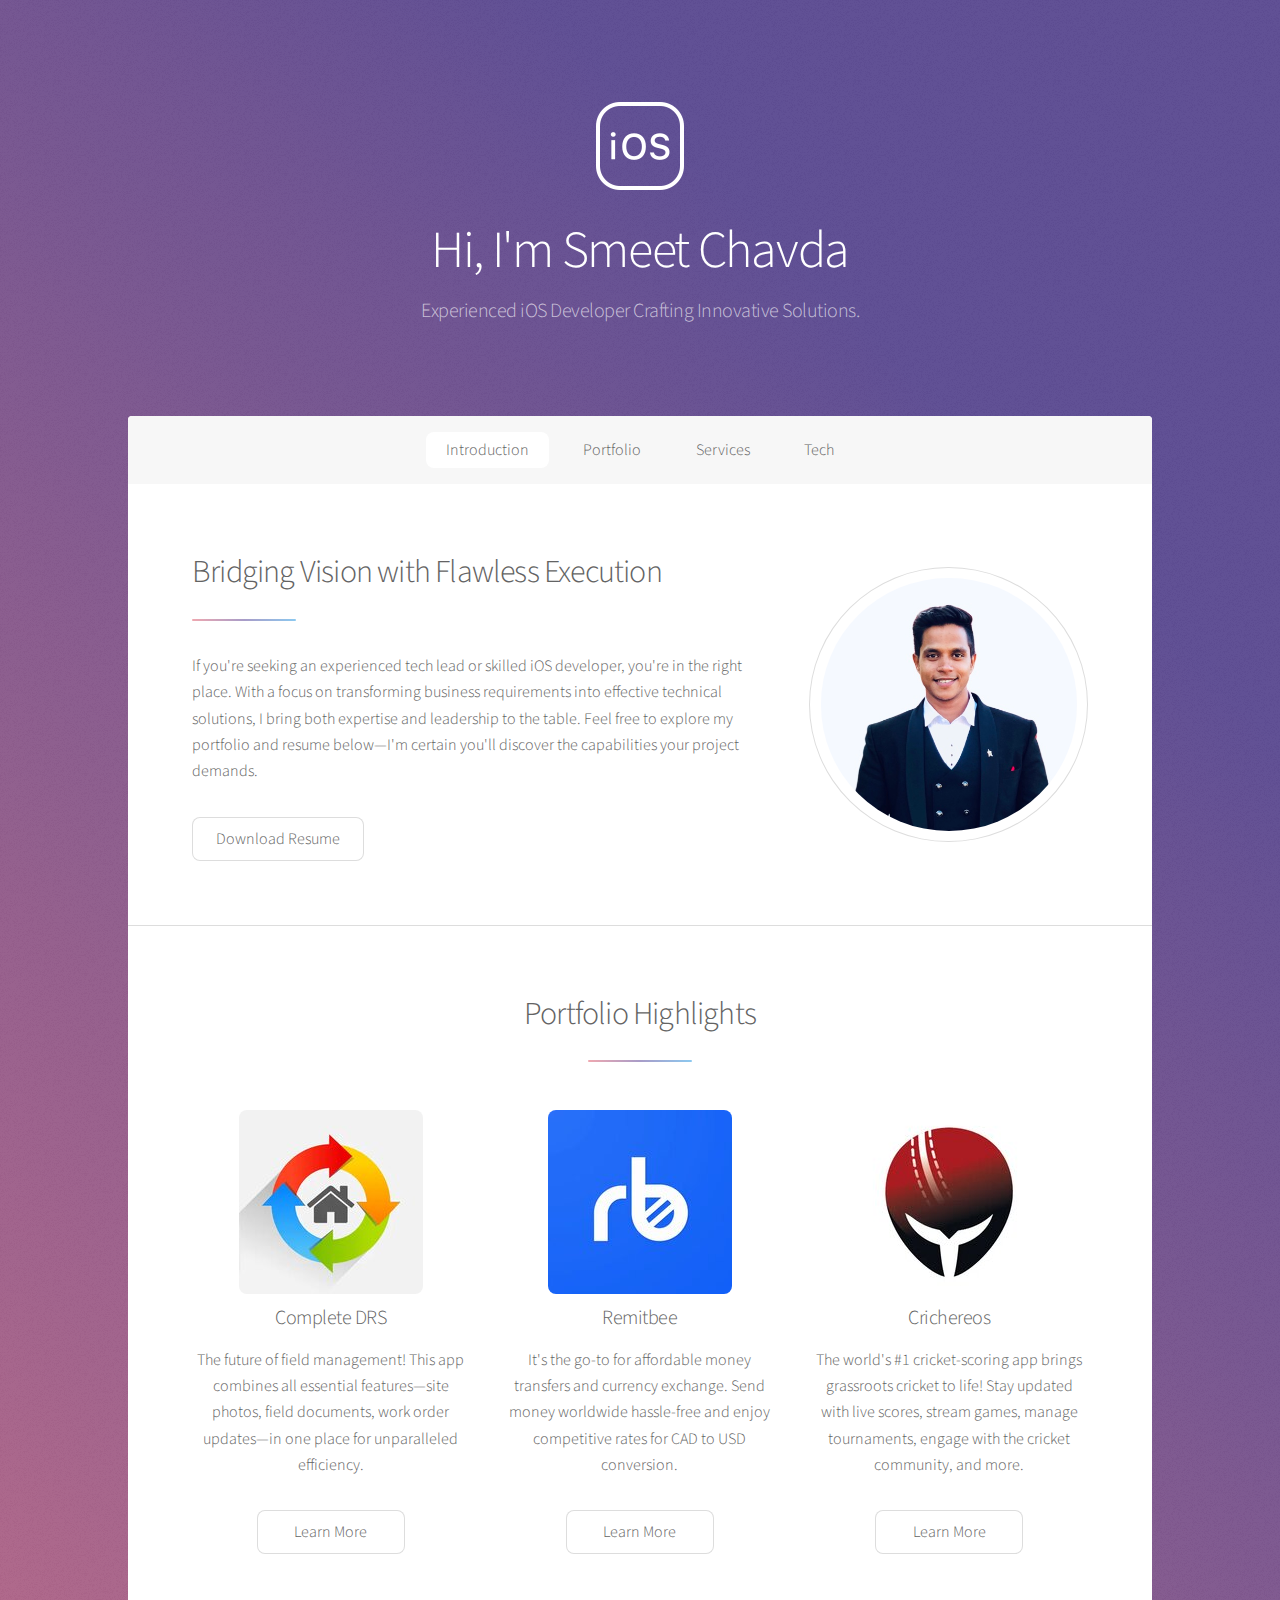
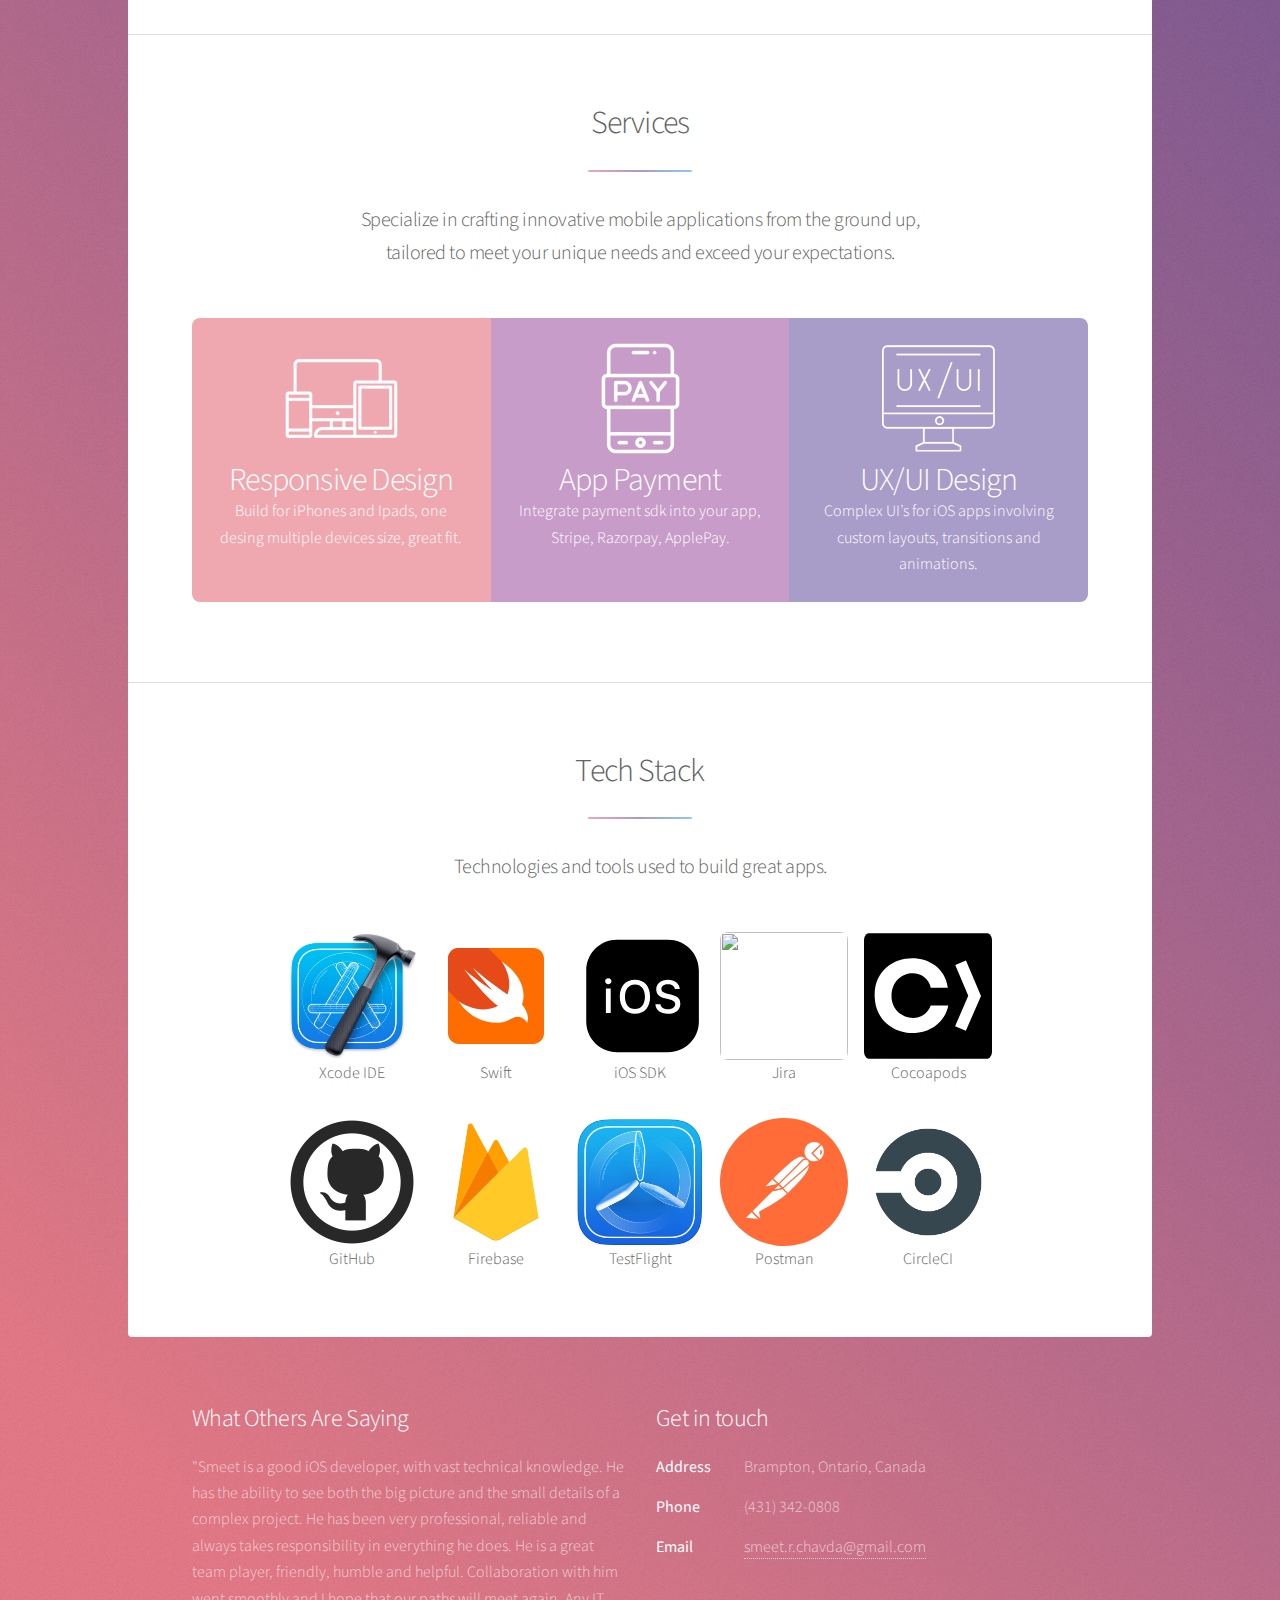
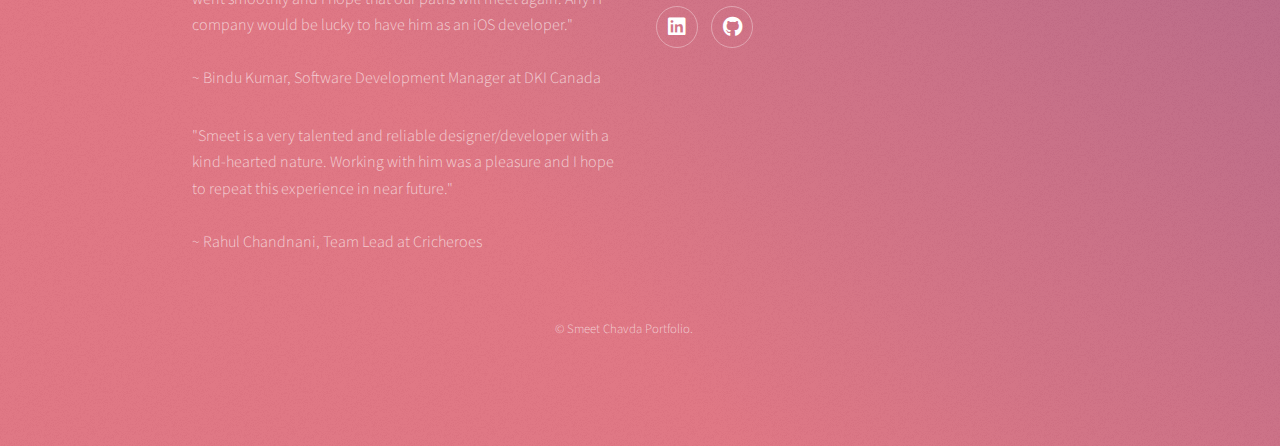
==== index.html @ a4fdc383 "Update index.html" ====
<!DOCTYPE HTML>
<html>
	<head>
		<title>Smeet Chavda Portfolio</title>
		<meta charset="utf-8" />
		<meta name="viewport" content="width=device-width, initial-scale=1, user-scalable=no" />
		<link rel="icon" href="images/apple.jpg">
		<link rel="stylesheet" href="assets/css/main.css" />
		<noscript><link rel="stylesheet" href="assets/css/noscript.css" /></noscript>
	</head>
	<body class="is-preload">

		<!-- Wrapper -->
			<div id="wrapper">

				<!-- Header -->
					<header id="header" class="alt">
						<span class="logo"><img src="images/logo.png" alt="" /></span>
						<h1>Hi, I'm Smeet Chavda</h1>
						<p>Experienced iOS Developer Crafting Innovative Solutions.</p>
					</header>

				<!-- Nav -->
					<nav id="nav">
						<ul>
							<li><a href="#intro" class="active">Introduction</a></li>
							<li><a href="#first">Portfolio</a></li>
							<li><a href="#second">Services</a></li>
							<li><a href="#cta">Tech</a></li>
						</ul>
					</nav>

				<!-- Main -->
					<div id="main">

						<!-- Introduction -->
							<section id="intro" class="main">
								<div class="spotlight">
									<div class="content">
										<header class="major">
											<h2>Bridging Vision with Flawless Execution</h2>
										</header>
										<p>If you're seeking an experienced tech lead or skilled iOS developer, 
											you're in the right place. With a focus on transforming business 
											requirements into effective technical solutions, I bring both expertise 
											and leadership to the table. Feel free to explore my portfolio and resume 
											below—I'm certain you'll discover the capabilities your project demands.</p>
										<ul class="actions">
											<li><a href="Smeet Chavda iOS Developer.pdf" class="button">Download Resume</a></li>
										</ul>
									</div>
									<span class="image"><img src="images/smeet_headshot.jpg" alt="" /></span>
								</div>
							</section>

						<!-- First Section -->
							<section id="first" class="main special">
								<header class="major">
									<h2>Portfolio Highlights</h2>
								</header>
								<ul class="features">
									<li>
										<span class="image"><img src="images/complete_drs.jpg" alt="" /></span>
										<h3>Complete DRS</h3>
										<p>The future of field management! This app combines all essential features—site photos, 
											field documents, work order updates—in one place for unparalleled efficiency.</p>
										<a href="generic.html" class="button">Learn More</a>
									</li>
									<li>
										<span class="image"><img src="images/remitbee.jpg" alt="" /></span>
										<h3>Remitbee</h3>
										<p>It's the go-to for affordable money transfers and currency exchange. 
											Send money worldwide hassle-free and enjoy competitive rates for CAD to USD conversion.</p>
										<a href="generic.html" class="button">Learn More</a>
									</li>
									<li>
										<span class="image"><img src="images/cricheroes.jpg" alt="" /></span>
										<h3>Crichereos</h3>
										<p>The world's #1 cricket-scoring app brings grassroots cricket to life! 
											Stay updated with live scores, stream games, manage tournaments, engage with the cricket community, and more.</p>
										<a href="generic.html" class="button">Learn More</a>
									</li>
								</ul>
								<!-- <footer class="major">
									<ul class="actions special">
										<li><a href="generic.html" class="button">Learn More</a></li>
									</ul>
								</footer> -->
							</section>

						<!-- Second Section -->
							<section id="second" class="main special">
								<header class="major">
									<h2>Services</h2>
									<p>Specialize in crafting innovative mobile applications from the ground up,<br /> 
										tailored to meet your unique needs and exceed your expectations.</p>
								</header>
								<ul class="statistics">
									<li class="style1">
										<span class="image"><img src="images/design.jpg"/></span>
										<strong>Responsive Design</strong> Build for iPhones and Ipads, one desing multiple devices size, great fit.
									</li>
									<li class="style2">
										<span class="image"><img src="images/pay.jpg"/></span>
										<strong>App Payment</strong> Integrate payment sdk into your app, Stripe, Razorpay, ApplePay.
									</li>
									<li class="style3">
										<span class="image"><img src="images/ui.jpg"/></span>
										<strong>UX/UI Design</strong> Complex UI’s for iOS apps involving custom layouts, transitions and animations.
									</li>
									<!-- <li class="style4">
										<span class="icon solid fa-laptop"></span>
										<strong>4,096</strong> Aliquam
									</li>
									<li class="style5">
										<span class="icon fa-gem"></span>
										<strong>1,024</strong> Nullam
									</li> -->
								</ul>
								<!-- <p class="content">Nam elementum nisl et mi a commodo porttitor. Morbi sit amet nisl eu arcu faucibus hendrerit vel a risus. Nam a orci mi, elementum ac arcu sit amet, fermentum pellentesque et purus. Integer maximus varius lorem, sed convallis diam accumsan sed. Etiam porttitor placerat sapien, sed eleifend a enim pulvinar faucibus semper quis ut arcu. Ut non nisl a mollis est efficitur vestibulum. Integer eget purus nec nulla mattis et accumsan ut magna libero. Morbi auctor iaculis porttitor. Sed ut magna ac risus et hendrerit scelerisque. Praesent eleifend lacus in lectus aliquam porta. Cras eu ornare dui curabitur lacinia.</p> -->
								<!-- <footer class="major">
									<ul class="actions special">
										<li><a href="generic.html" class="button">Learn More</a></li>
									</ul>
								</footer> -->
							</section>

						<!-- Get Started -->
							<section id="cta" class="main special">
								<header class="major">
									<h2>Tech Stack</h2>
									<p>Technologies and tools used to build great apps.</p>
								</header>
								<footer class="major">
									<ul class="actions special">
										<li><span class="image"><img src="images/tech/xcode.png" width="128" height="128" />Xcode IDE</span></li>
										<li><span class="image"><img src="images/tech/swift.svg" width="128" height="128" />Swift</span></li>
										<li><span class="image"><img src="images/tech/ios.svg" width="128" height="128" />iOS SDK</span></li>
										<li><span class="image"><img src="images/tech/jira.svg" width="128" height="128" />Jira</span></li>
										<li><span class="image"><img src="images/tech/cocoapods.svg" width="128" height="128" />Cocoapods</span></li>
									</ul>
									<ul class="actions special">
										<li><span class="image"><img src="images/tech/github.png" width="128" height="128" />GitHub</span></li>
										<li><span class="image"><img src="images/tech/firebase.svg" width="128" height="128" />Firebase</span></li>
										<li><span class="image"><img src="images/tech/testflight.png" width="128" height="128" />TestFlight</span></li>
										<li><span class="image"><img src="images/tech/postman.svg" width="128" height="128" />Postman</span></li>
										<li><span class="image"><img src="images/tech/circleci.png" width="128" height="128" />CircleCI</span></li>
									</ul>
								</footer>
							</section>

					</div>

				<!-- Footer -->
					<footer id="footer">
						<section>
							<h2>What Others Are Saying</h2>
							<p>"Smeet is a good iOS developer, with vast technical knowledge. 
								He has the ability to see both the big picture and the small 
								details of a complex project. He has been very professional, 
								reliable and always takes responsibility in everything he does. 
								He is a great team player, friendly, humble and helpful. 
								Collaboration with him went smoothly and I hope that our paths will meet again.
								Any IT company would be lucky to have him as an iOS developer."<br />
								<br />~ Bindu Kumar, Software Development Manager at DKI Canada</p>
							<p>"Smeet is a very talented and reliable designer/developer with a 
								kind-hearted nature. Working with him was a pleasure and 
								I hope to repeat this experience in near future."<br />
								<br />~ Rahul Chandnani, Team Lead at Cricheroes</p>
						</section>
						<section>
							<h2>Get in touch</h2>
							<dl class="alt">
								<dt>Address</dt>
								<dd>Brampton, Ontario, Canada</dd>
								<dt>Phone</dt>
								<dd>(431) 342-0808</dd>
								<dt>Email</dt>
								<dd><a href="#">smeet.r.chavda@gmail.com</a></dd>
							</dl>
							<ul class="icons">
								<!-- <li><a href="#" class="icon brands fa-twitter alt"><span class="label">Twitter</span></a></li>
								<li><a href="#" class="icon brands fa-facebook-f alt"><span class="label">Facebook</span></a></li>
								<li><a href="#" class="icon brands fa-instagram alt"><span class="label">Instagram</span></a></li> -->
								<li><a href="https://www.linkedin.com/in/smeet-chavda-2514a3142/" target="_blank" class="icon brands fa-linkedin alt"><span class="label">LinkedIn</span></a></li>
								<li><a href="https://github.com/smeetchavda" target="_blank" class="icon brands fa-github alt"><span class="label">GitHub</span></a></li>
								<!-- <li><a href="#" class="icon brands fa-github alt"><span class="label">GitHub</span></a></li> -->
								<!-- <li><a href="#" class="icon brands fa-dribbble alt"><span class="label">Dribbble</span></a></li> -->
							</ul>
						</section>
						<p class="copyright">&copy; Smeet Chavda Portfolio.</p>
					</footer>

			</div>

		<!-- Scripts -->
			<script src="assets/js/jquery.min.js"></script>
			<script src="assets/js/jquery.scrollex.min.js"></script>
			<script src="assets/js/jquery.scrolly.min.js"></script>
			<script src="assets/js/browser.min.js"></script>
			<script src="assets/js/breakpoints.min.js"></script>
			<script src="assets/js/util.js"></script>
			<script src="assets/js/main.js"></script>

	</body>
</html>
---- assets/css/main.css ----
@import url(fontawesome-all.min.css);
@import 'https://fonts.googleapis.com/css?family=Source+Sans+Pro:300,400';

/*
	Stellar by HTML5 UP
	html5up.net | @ajlkn
	Free for personal and commercial use under the CCA 3.0 license (html5up.net/license)
*/

html, body, div, span, applet, object,
iframe, h1, h2, h3, h4, h5, h6, p, blockquote,
pre, a, abbr, acronym, address, big, cite,
code, del, dfn, em, img, ins, kbd, q, s, samp,
small, strike, strong, sub, sup, tt, var, b,
u, i, center, dl, dt, dd, ol, ul, li, fieldset,
form, label, legend, table, caption, tbody,
tfoot, thead, tr, th, td, article, aside,
canvas, details, embed, figure, figcaption,
footer, header, hgroup, menu, nav, output, ruby,
section, summary, time, mark, audio, video {
	margin: 0;
	padding: 0;
	border: 0;
	font-size: 100%;
	font: inherit;
	vertical-align: baseline;}

article, aside, details, figcaption, figure,
footer, header, hgroup, menu, nav, section {
	display: block;}

body {
	line-height: 1;
}

ol, ul {
	list-style: none;
}

blockquote, q {
	quotes: none;
}

	blockquote:before, blockquote:after, q:before, q:after {
		content: '';
		content: none;
	}

table {
	border-collapse: collapse;
	border-spacing: 0;
}

body {
	-webkit-text-size-adjust: none;
}

mark {
	background-color: transparent;
	color: inherit;
}

input::-moz-focus-inner {
	border: 0;
	padding: 0;
}

input, select, textarea {
	-moz-appearance: none;
	-webkit-appearance: none;
	-ms-appearance: none;
	appearance: none;
}

/* Basic */

	@-ms-viewport {
		width: device-width;
	}

	body {
		-ms-overflow-style: scrollbar;
	}

	@media screen and (max-width: 480px) {

		html, body {
			min-width: 320px;
		}

	}

	html {
		box-sizing: border-box;
	}

	*, *:before, *:after {
		box-sizing: inherit;
	}

	body {
		background-color: #935d8c;
		background-image: url("images/overlay.png"), -moz-linear-gradient(45deg, #e37682 15%, #5f4d93 85%);
		background-image: url("images/overlay.png"), -webkit-linear-gradient(45deg, #e37682 15%, #5f4d93 85%);
		background-image: url("images/overlay.png"), -ms-linear-gradient(45deg, #e37682 15%, #5f4d93 85%);
		background-image: url("images/overlay.png"), linear-gradient(45deg, #e37682 15%, #5f4d93 85%);
	}

		body.is-preload *, body.is-preload *:before, body.is-preload *:after {
			-moz-animation: none !important;
			-webkit-animation: none !important;
			-ms-animation: none !important;
			animation: none !important;
			-moz-transition: none !important;
			-webkit-transition: none !important;
			-ms-transition: none !important;
			transition: none !important;
		}

/* Type */

	body {
		background-color: #ffffff;
		color: rgba(255, 255, 255, 0.65);
	}

	body, input, select, textarea {
		font-family: "Source Sans Pro", Helvetica, sans-serif;
		font-size: 17pt;
		font-weight: 300;
		line-height: 1.65;
	}

		@media screen and (max-width: 1680px) {

			body, input, select, textarea {
				font-size: 14pt;
			}

		}

		@media screen and (max-width: 1280px) {

			body, input, select, textarea {
				font-size: 12pt;
			}

		}

		@media screen and (max-width: 360px) {

			body, input, select, textarea {
				font-size: 11pt;
			}

		}

	a {
		-moz-transition: color 0.2s ease, border-bottom 0.2s ease;
		-webkit-transition: color 0.2s ease, border-bottom 0.2s ease;
		-ms-transition: color 0.2s ease, border-bottom 0.2s ease;
		transition: color 0.2s ease, border-bottom 0.2s ease;
		text-decoration: none;
		border-bottom: dotted 1px;
		color: inherit;
	}

		a:hover {
			border-bottom-color: transparent;
		}

	strong, b {
		font-weight: 400;
	}

	em, i {
		font-style: italic;
	}

	p {
		margin: 0 0 2em 0;
	}

		p.content {
			-moz-columns: 20em 2;
			-webkit-columns: 20em 2;
			-ms-columns: 20em 2;
			columns: 20em 2;
			-moz-column-gap: 2em;
			-webkit-column-gap: 2em;
			-ms-column-gap: 2em;
			column-gap: 2em;
			text-align: justify;
		}

	h1, h2, h3, h4, h5, h6 {
		font-weight: 300;
		line-height: 1.5;
		margin: 0 0 0.7em 0;
		letter-spacing: -0.025em;
	}

		h1 a, h2 a, h3 a, h4 a, h5 a, h6 a {
			color: inherit;
			text-decoration: none;
		}

	h1 {
		font-size: 2.5em;
		line-height: 1.2;
	}

	h2 {
		font-size: 1.5em;
	}

	h3 {
		font-size: 1.25em;
	}

	h4 {
		font-size: 1.1em;
	}

	h5 {
		font-size: 0.9em;
	}

	h6 {
		font-size: 0.7em;
	}

	@media screen and (max-width: 736px) {

		h1 {
			font-size: 2em;
		}

	}

	sub {
		font-size: 0.8em;
		position: relative;
		top: 0.5em;
	}

	sup {
		font-size: 0.8em;
		position: relative;
		top: -0.5em;
	}

	blockquote {
		border-left: solid 4px;
		font-style: italic;
		margin: 0 0 2em 0;
		padding: 0.5em 0 0.5em 2em;
	}

	code {
		border-radius: 8px;
		border: solid 1px;
		font-family: "Courier New", monospace;
		font-size: 0.9em;
		margin: 0 0.25em;
		padding: 0.25em 0.65em;
	}

	pre {
		-webkit-overflow-scrolling: touch;
		font-family: "Courier New", monospace;
		font-size: 0.9em;
		margin: 0 0 2em 0;
	}

		pre code {
			display: block;
			line-height: 1.75;
			padding: 1em 1.5em;
			overflow-x: auto;
		}

	hr {
		border: 0;
		border-bottom: solid 1px;
		margin: 2em 0;
	}

		hr.major {
			margin: 3em 0;
		}

	.align-left {
		text-align: left;
	}

	.align-center {
		text-align: center;
	}

	.align-right {
		text-align: right;
	}

	input, select, textarea {
		color: #ffffff;
	}

	a:hover {
		color: #ffffff;
	}

	strong, b {
		color: #ffffff;
	}

	h1, h2, h3, h4, h5, h6 {
		color: #ffffff;
	}

	blockquote {
		border-left-color: rgba(255, 255, 255, 0.35);
	}

	code {
		background: rgba(255, 255, 255, 0.075);
		border-color: rgba(255, 255, 255, 0.35);
	}

	hr {
		border-bottom-color: rgba(255, 255, 255, 0.35);
	}

/* Row */

	.row {
		display: flex;
		flex-wrap: wrap;
		box-sizing: border-box;
		align-items: stretch;
	}

		.row > * {
			box-sizing: border-box;
		}

		.row.gtr-uniform > * > :last-child {
			margin-bottom: 0;
		}

		.row.aln-left {
			justify-content: flex-start;
		}

		.row.aln-center {
			justify-content: center;
		}

		.row.aln-right {
			justify-content: flex-end;
		}

		.row.aln-top {
			align-items: flex-start;
		}

		.row.aln-middle {
			align-items: center;
		}

		.row.aln-bottom {
			align-items: flex-end;
		}

		.row > .imp {
			order: -1;
		}

		.row > .col-1 {
			width: 8.33333%;
		}

		.row > .off-1 {
			margin-left: 8.33333%;
		}

		.row > .col-2 {
			width: 16.66667%;
		}

		.row > .off-2 {
			margin-left: 16.66667%;
		}

		.row > .col-3 {
			width: 25%;
		}

		.row > .off-3 {
			margin-left: 25%;
		}

		.row > .col-4 {
			width: 33.33333%;
		}

		.row > .off-4 {
			margin-left: 33.33333%;
		}

		.row > .col-5 {
			width: 41.66667%;
		}

		.row > .off-5 {
			margin-left: 41.66667%;
		}

		.row > .col-6 {
			width: 50%;
		}

		.row > .off-6 {
			margin-left: 50%;
		}

		.row > .col-7 {
			width: 58.33333%;
		}

		.row > .off-7 {
			margin-left: 58.33333%;
		}

		.row > .col-8 {
			width: 66.66667%;
		}

		.row > .off-8 {
			margin-left: 66.66667%;
		}

		.row > .col-9 {
			width: 75%;
		}

		.row > .off-9 {
			margin-left: 75%;
		}

		.row > .col-10 {
			width: 83.33333%;
		}

		.row > .off-10 {
			margin-left: 83.33333%;
		}

		.row > .col-11 {
			width: 91.66667%;
		}

		.row > .off-11 {
			margin-left: 91.66667%;
		}

		.row > .col-12 {
			width: 100%;
		}

		.row > .off-12 {
			margin-left: 100%;
		}

		.row.gtr-0 {
			margin-top: 0;
			margin-left: 0em;
		}

			.row.gtr-0 > * {
				padding: 0 0 0 0em;
			}

			.row.gtr-0.gtr-uniform {
				margin-top: 0em;
			}

				.row.gtr-0.gtr-uniform > * {
					padding-top: 0em;
				}

		.row.gtr-25 {
			margin-top: 0;
			margin-left: -0.375em;
		}

			.row.gtr-25 > * {
				padding: 0 0 0 0.375em;
			}

			.row.gtr-25.gtr-uniform {
				margin-top: -0.375em;
			}

				.row.gtr-25.gtr-uniform > * {
					padding-top: 0.375em;
				}

		.row.gtr-50 {
			margin-top: 0;
			margin-left: -0.75em;
		}

			.row.gtr-50 > * {
				padding: 0 0 0 0.75em;
			}

			.row.gtr-50.gtr-uniform {
				margin-top: -0.75em;
			}

				.row.gtr-50.gtr-uniform > * {
					padding-top: 0.75em;
				}

		.row {
			margin-top: 0;
			margin-left: -1.5em;
		}

			.row > * {
				padding: 0 0 0 1.5em;
			}

			.row.gtr-uniform {
				margin-top: -1.5em;
			}

				.row.gtr-uniform > * {
					padding-top: 1.5em;
				}

		.row.gtr-150 {
			margin-top: 0;
			margin-left: -2.25em;
		}

			.row.gtr-150 > * {
				padding: 0 0 0 2.25em;
			}

			.row.gtr-150.gtr-uniform {
				margin-top: -2.25em;
			}

				.row.gtr-150.gtr-uniform > * {
					padding-top: 2.25em;
				}

		.row.gtr-200 {
			margin-top: 0;
			margin-left: -3em;
		}

			.row.gtr-200 > * {
				padding: 0 0 0 3em;
			}

			.row.gtr-200.gtr-uniform {
				margin-top: -3em;
			}

				.row.gtr-200.gtr-uniform > * {
					padding-top: 3em;
				}

		@media screen and (max-width: 1680px) {

			.row {
				display: flex;
				flex-wrap: wrap;
				box-sizing: border-box;
				align-items: stretch;
			}

				.row > * {
					box-sizing: border-box;
				}

				.row.gtr-uniform > * > :last-child {
					margin-bottom: 0;
				}

				.row.aln-left {
					justify-content: flex-start;
				}

				.row.aln-center {
					justify-content: center;
				}

				.row.aln-right {
					justify-content: flex-end;
				}

				.row.aln-top {
					align-items: flex-start;
				}

				.row.aln-middle {
					align-items: center;
				}

				.row.aln-bottom {
					align-items: flex-end;
				}

				.row > .imp-xlarge {
					order: -1;
				}

				.row > .col-1-xlarge {
					width: 8.33333%;
				}

				.row > .off-1-xlarge {
					margin-left: 8.33333%;
				}

				.row > .col-2-xlarge {
					width: 16.66667%;
				}

				.row > .off-2-xlarge {
					margin-left: 16.66667%;
				}

				.row > .col-3-xlarge {
					width: 25%;
				}

				.row > .off-3-xlarge {
					margin-left: 25%;
				}

				.row > .col-4-xlarge {
					width: 33.33333%;
				}

				.row > .off-4-xlarge {
					margin-left: 33.33333%;
				}

				.row > .col-5-xlarge {
					width: 41.66667%;
				}

				.row > .off-5-xlarge {
					margin-left: 41.66667%;
				}

				.row > .col-6-xlarge {
					width: 50%;
				}

				.row > .off-6-xlarge {
					margin-left: 50%;
				}

				.row > .col-7-xlarge {
					width: 58.33333%;
				}

				.row > .off-7-xlarge {
					margin-left: 58.33333%;
				}

				.row > .col-8-xlarge {
					width: 66.66667%;
				}

				.row > .off-8-xlarge {
					margin-left: 66.66667%;
				}

				.row > .col-9-xlarge {
					width: 75%;
				}

				.row > .off-9-xlarge {
					margin-left: 75%;
				}

				.row > .col-10-xlarge {
					width: 83.33333%;
				}

				.row > .off-10-xlarge {
					margin-left: 83.33333%;
				}

				.row > .col-11-xlarge {
					width: 91.66667%;
				}

				.row > .off-11-xlarge {
					margin-left: 91.66667%;
				}

				.row > .col-12-xlarge {
					width: 100%;
				}

				.row > .off-12-xlarge {
					margin-left: 100%;
				}

				.row.gtr-0 {
					margin-top: 0;
					margin-left: 0em;
				}

					.row.gtr-0 > * {
						padding: 0 0 0 0em;
					}

					.row.gtr-0.gtr-uniform {
						margin-top: 0em;
					}

						.row.gtr-0.gtr-uniform > * {
							padding-top: 0em;
						}

				.row.gtr-25 {
					margin-top: 0;
					margin-left: -0.375em;
				}

					.row.gtr-25 > * {
						padding: 0 0 0 0.375em;
					}

					.row.gtr-25.gtr-uniform {
						margin-top: -0.375em;
					}

						.row.gtr-25.gtr-uniform > * {
							padding-top: 0.375em;
						}

				.row.gtr-50 {
					margin-top: 0;
					margin-left: -0.75em;
				}

					.row.gtr-50 > * {
						padding: 0 0 0 0.75em;
					}

					.row.gtr-50.gtr-uniform {
						margin-top: -0.75em;
					}

						.row.gtr-50.gtr-uniform > * {
							padding-top: 0.75em;
						}

				.row {
					margin-top: 0;
					margin-left: -1.5em;
				}

					.row > * {
						padding: 0 0 0 1.5em;
					}

					.row.gtr-uniform {
						margin-top: -1.5em;
					}

						.row.gtr-uniform > * {
							padding-top: 1.5em;
						}

				.row.gtr-150 {
					margin-top: 0;
					margin-left: -2.25em;
				}

					.row.gtr-150 > * {
						padding: 0 0 0 2.25em;
					}

					.row.gtr-150.gtr-uniform {
						margin-top: -2.25em;
					}

						.row.gtr-150.gtr-uniform > * {
							padding-top: 2.25em;
						}

				.row.gtr-200 {
					margin-top: 0;
					margin-left: -3em;
				}

					.row.gtr-200 > * {
						padding: 0 0 0 3em;
					}

					.row.gtr-200.gtr-uniform {
						margin-top: -3em;
					}

						.row.gtr-200.gtr-uniform > * {
							padding-top: 3em;
						}

		}

		@media screen and (max-width: 1280px) {

			.row {
				display: flex;
				flex-wrap: wrap;
				box-sizing: border-box;
				align-items: stretch;
			}

				.row > * {
					box-sizing: border-box;
				}

				.row.gtr-uniform > * > :last-child {
					margin-bottom: 0;
				}

				.row.aln-left {
					justify-content: flex-start;
				}

				.row.aln-center {
					justify-content: center;
				}

				.row.aln-right {
					justify-content: flex-end;
				}

				.row.aln-top {
					align-items: flex-start;
				}

				.row.aln-middle {
					align-items: center;
				}

				.row.aln-bottom {
					align-items: flex-end;
				}

				.row > .imp-large {
					order: -1;
				}

				.row > .col-1-large {
					width: 8.33333%;
				}

				.row > .off-1-large {
					margin-left: 8.33333%;
				}

				.row > .col-2-large {
					width: 16.66667%;
				}

				.row > .off-2-large {
					margin-left: 16.66667%;
				}

				.row > .col-3-large {
					width: 25%;
				}

				.row > .off-3-large {
					margin-left: 25%;
				}

				.row > .col-4-large {
					width: 33.33333%;
				}

				.row > .off-4-large {
					margin-left: 33.33333%;
				}

				.row > .col-5-large {
					width: 41.66667%;
				}

				.row > .off-5-large {
					margin-left: 41.66667%;
				}

				.row > .col-6-large {
					width: 50%;
				}

				.row > .off-6-large {
					margin-left: 50%;
				}

				.row > .col-7-large {
					width: 58.33333%;
				}

				.row > .off-7-large {
					margin-left: 58.33333%;
				}

				.row > .col-8-large {
					width: 66.66667%;
				}

				.row > .off-8-large {
					margin-left: 66.66667%;
				}

				.row > .col-9-large {
					width: 75%;
				}

				.row > .off-9-large {
					margin-left: 75%;
				}

				.row > .col-10-large {
					width: 83.33333%;
				}

				.row > .off-10-large {
					margin-left: 83.33333%;
				}

				.row > .col-11-large {
					width: 91.66667%;
				}

				.row > .off-11-large {
					margin-left: 91.66667%;
				}

				.row > .col-12-large {
					width: 100%;
				}

				.row > .off-12-large {
					margin-left: 100%;
				}

				.row.gtr-0 {
					margin-top: 0;
					margin-left: 0em;
				}

					.row.gtr-0 > * {
						padding: 0 0 0 0em;
					}

					.row.gtr-0.gtr-uniform {
						margin-top: 0em;
					}

						.row.gtr-0.gtr-uniform > * {
							padding-top: 0em;
						}

				.row.gtr-25 {
					margin-top: 0;
					margin-left: -0.375em;
				}

					.row.gtr-25 > * {
						padding: 0 0 0 0.375em;
					}

					.row.gtr-25.gtr-uniform {
						margin-top: -0.375em;
					}

						.row.gtr-25.gtr-uniform > * {
							padding-top: 0.375em;
						}

				.row.gtr-50 {
					margin-top: 0;
					margin-left: -0.75em;
				}

					.row.gtr-50 > * {
						padding: 0 0 0 0.75em;
					}

					.row.gtr-50.gtr-uniform {
						margin-top: -0.75em;
					}

						.row.gtr-50.gtr-uniform > * {
							padding-top: 0.75em;
						}

				.row {
					margin-top: 0;
					margin-left: -1.5em;
				}

					.row > * {
						padding: 0 0 0 1.5em;
					}

					.row.gtr-uniform {
						margin-top: -1.5em;
					}

						.row.gtr-uniform > * {
							padding-top: 1.5em;
						}

				.row.gtr-150 {
					margin-top: 0;
					margin-left: -2.25em;
				}

					.row.gtr-150 > * {
						padding: 0 0 0 2.25em;
					}

					.row.gtr-150.gtr-uniform {
						margin-top: -2.25em;
					}

						.row.gtr-150.gtr-uniform > * {
							padding-top: 2.25em;
						}

				.row.gtr-200 {
					margin-top: 0;
					margin-left: -3em;
				}

					.row.gtr-200 > * {
						padding: 0 0 0 3em;
					}

					.row.gtr-200.gtr-uniform {
						margin-top: -3em;
					}

						.row.gtr-200.gtr-uniform > * {
							padding-top: 3em;
						}

		}

		@media screen and (max-width: 980px) {

			.row {
				display: flex;
				flex-wrap: wrap;
				box-sizing: border-box;
				align-items: stretch;
			}

				.row > * {
					box-sizing: border-box;
				}

				.row.gtr-uniform > * > :last-child {
					margin-bottom: 0;
				}

				.row.aln-left {
					justify-content: flex-start;
				}

				.row.aln-center {
					justify-content: center;
				}

				.row.aln-right {
					justify-content: flex-end;
				}

				.row.aln-top {
					align-items: flex-start;
				}

				.row.aln-middle {
					align-items: center;
				}

				.row.aln-bottom {
					align-items: flex-end;
				}

				.row > .imp-medium {
					order: -1;
				}

				.row > .col-1-medium {
					width: 8.33333%;
				}

				.row > .off-1-medium {
					margin-left: 8.33333%;
				}

				.row > .col-2-medium {
					width: 16.66667%;
				}

				.row > .off-2-medium {
					margin-left: 16.66667%;
				}

				.row > .col-3-medium {
					width: 25%;
				}

				.row > .off-3-medium {
					margin-left: 25%;
				}

				.row > .col-4-medium {
					width: 33.33333%;
				}

				.row > .off-4-medium {
					margin-left: 33.33333%;
				}

				.row > .col-5-medium {
					width: 41.66667%;
				}

				.row > .off-5-medium {
					margin-left: 41.66667%;
				}

				.row > .col-6-medium {
					width: 50%;
				}

				.row > .off-6-medium {
					margin-left: 50%;
				}

				.row > .col-7-medium {
					width: 58.33333%;
				}

				.row > .off-7-medium {
					margin-left: 58.33333%;
				}

				.row > .col-8-medium {
					width: 66.66667%;
				}

				.row > .off-8-medium {
					margin-left: 66.66667%;
				}

				.row > .col-9-medium {
					width: 75%;
				}

				.row > .off-9-medium {
					margin-left: 75%;
				}

				.row > .col-10-medium {
					width: 83.33333%;
				}

				.row > .off-10-medium {
					margin-left: 83.33333%;
				}

				.row > .col-11-medium {
					width: 91.66667%;
				}

				.row > .off-11-medium {
					margin-left: 91.66667%;
				}

				.row > .col-12-medium {
					width: 100%;
				}

				.row > .off-12-medium {
					margin-left: 100%;
				}

				.row.gtr-0 {
					margin-top: 0;
					margin-left: 0em;
				}

					.row.gtr-0 > * {
						padding: 0 0 0 0em;
					}

					.row.gtr-0.gtr-uniform {
						margin-top: 0em;
					}

						.row.gtr-0.gtr-uniform > * {
							padding-top: 0em;
						}

				.row.gtr-25 {
					margin-top: 0;
					margin-left: -0.375em;
				}

					.row.gtr-25 > * {
						padding: 0 0 0 0.375em;
					}

					.row.gtr-25.gtr-uniform {
						margin-top: -0.375em;
					}

						.row.gtr-25.gtr-uniform > * {
							padding-top: 0.375em;
						}

				.row.gtr-50 {
					margin-top: 0;
					margin-left: -0.75em;
				}

					.row.gtr-50 > * {
						padding: 0 0 0 0.75em;
					}

					.row.gtr-50.gtr-uniform {
						margin-top: -0.75em;
					}

						.row.gtr-50.gtr-uniform > * {
							padding-top: 0.75em;
						}

				.row {
					margin-top: 0;
					margin-left: -1.5em;
				}

					.row > * {
						padding: 0 0 0 1.5em;
					}

					.row.gtr-uniform {
						margin-top: -1.5em;
					}

						.row.gtr-uniform > * {
							padding-top: 1.5em;
						}

				.row.gtr-150 {
					margin-top: 0;
					margin-left: -2.25em;
				}

					.row.gtr-150 > * {
						padding: 0 0 0 2.25em;
					}

					.row.gtr-150.gtr-uniform {
						margin-top: -2.25em;
					}

						.row.gtr-150.gtr-uniform > * {
							padding-top: 2.25em;
						}

				.row.gtr-200 {
					margin-top: 0;
					margin-left: -3em;
				}

					.row.gtr-200 > * {
						padding: 0 0 0 3em;
					}

					.row.gtr-200.gtr-uniform {
						margin-top: -3em;
					}

						.row.gtr-200.gtr-uniform > * {
							padding-top: 3em;
						}

		}

		@media screen and (max-width: 736px) {

			.row {
				display: flex;
				flex-wrap: wrap;
				box-sizing: border-box;
				align-items: stretch;
			}

				.row > * {
					box-sizing: border-box;
				}

				.row.gtr-uniform > * > :last-child {
					margin-bottom: 0;
				}

				.row.aln-left {
					justify-content: flex-start;
				}

				.row.aln-center {
					justify-content: center;
				}

				.row.aln-right {
					justify-content: flex-end;
				}

				.row.aln-top {
					align-items: flex-start;
				}

				.row.aln-middle {
					align-items: center;
				}

				.row.aln-bottom {
					align-items: flex-end;
				}

				.row > .imp-small {
					order: -1;
				}

				.row > .col-1-small {
					width: 8.33333%;
				}

				.row > .off-1-small {
					margin-left: 8.33333%;
				}

				.row > .col-2-small {
					width: 16.66667%;
				}

				.row > .off-2-small {
					margin-left: 16.66667%;
				}

				.row > .col-3-small {
					width: 25%;
				}

				.row > .off-3-small {
					margin-left: 25%;
				}

				.row > .col-4-small {
					width: 33.33333%;
				}

				.row > .off-4-small {
					margin-left: 33.33333%;
				}

				.row > .col-5-small {
					width: 41.66667%;
				}

				.row > .off-5-small {
					margin-left: 41.66667%;
				}

				.row > .col-6-small {
					width: 50%;
				}

				.row > .off-6-small {
					margin-left: 50%;
				}

				.row > .col-7-small {
					width: 58.33333%;
				}

				.row > .off-7-small {
					margin-left: 58.33333%;
				}

				.row > .col-8-small {
					width: 66.66667%;
				}

				.row > .off-8-small {
					margin-left: 66.66667%;
				}

				.row > .col-9-small {
					width: 75%;
				}

				.row > .off-9-small {
					margin-left: 75%;
				}

				.row > .col-10-small {
					width: 83.33333%;
				}

				.row > .off-10-small {
					margin-left: 83.33333%;
				}

				.row > .col-11-small {
					width: 91.66667%;
				}

				.row > .off-11-small {
					margin-left: 91.66667%;
				}

				.row > .col-12-small {
					width: 100%;
				}

				.row > .off-12-small {
					margin-left: 100%;
				}

				.row.gtr-0 {
					margin-top: 0;
					margin-left: 0em;
				}

					.row.gtr-0 > * {
						padding: 0 0 0 0em;
					}

					.row.gtr-0.gtr-uniform {
						margin-top: 0em;
					}

						.row.gtr-0.gtr-uniform > * {
							padding-top: 0em;
						}

				.row.gtr-25 {
					margin-top: 0;
					margin-left: -0.25em;
				}

					.row.gtr-25 > * {
						padding: 0 0 0 0.25em;
					}

					.row.gtr-25.gtr-uniform {
						margin-top: -0.25em;
					}

						.row.gtr-25.gtr-uniform > * {
							padding-top: 0.25em;
						}

				.row.gtr-50 {
					margin-top: 0;
					margin-left: -0.5em;
				}

					.row.gtr-50 > * {
						padding: 0 0 0 0.5em;
					}

					.row.gtr-50.gtr-uniform {
						margin-top: -0.5em;
					}

						.row.gtr-50.gtr-uniform > * {
							padding-top: 0.5em;
						}

				.row {
					margin-top: 0;
					margin-left: -1em;
				}

					.row > * {
						padding: 0 0 0 1em;
					}

					.row.gtr-uniform {
						margin-top: -1em;
					}

						.row.gtr-uniform > * {
							padding-top: 1em;
						}

				.row.gtr-150 {
					margin-top: 0;
					margin-left: -1.5em;
				}

					.row.gtr-150 > * {
						padding: 0 0 0 1.5em;
					}

					.row.gtr-150.gtr-uniform {
						margin-top: -1.5em;
					}

						.row.gtr-150.gtr-uniform > * {
							padding-top: 1.5em;
						}

				.row.gtr-200 {
					margin-top: 0;
					margin-left: -2em;
				}

					.row.gtr-200 > * {
						padding: 0 0 0 2em;
					}

					.row.gtr-200.gtr-uniform {
						margin-top: -2em;
					}

						.row.gtr-200.gtr-uniform > * {
							padding-top: 2em;
						}

		}

		@media screen and (max-width: 480px) {

			.row {
				display: flex;
				flex-wrap: wrap;
				box-sizing: border-box;
				align-items: stretch;
			}

				.row > * {
					box-sizing: border-box;
				}

				.row.gtr-uniform > * > :last-child {
					margin-bottom: 0;
				}

				.row.aln-left {
					justify-content: flex-start;
				}

				.row.aln-center {
					justify-content: center;
				}

				.row.aln-right {
					justify-content: flex-end;
				}

				.row.aln-top {
					align-items: flex-start;
				}

				.row.aln-middle {
					align-items: center;
				}

				.row.aln-bottom {
					align-items: flex-end;
				}

				.row > .imp-xsmall {
					order: -1;
				}

				.row > .col-1-xsmall {
					width: 8.33333%;
				}

				.row > .off-1-xsmall {
					margin-left: 8.33333%;
				}

				.row > .col-2-xsmall {
					width: 16.66667%;
				}

				.row > .off-2-xsmall {
					margin-left: 16.66667%;
				}

				.row > .col-3-xsmall {
					width: 25%;
				}

				.row > .off-3-xsmall {
					margin-left: 25%;
				}

				.row > .col-4-xsmall {
					width: 33.33333%;
				}

				.row > .off-4-xsmall {
					margin-left: 33.33333%;
				}

				.row > .col-5-xsmall {
					width: 41.66667%;
				}

				.row > .off-5-xsmall {
					margin-left: 41.66667%;
				}

				.row > .col-6-xsmall {
					width: 50%;
				}

				.row > .off-6-xsmall {
					margin-left: 50%;
				}

				.row > .col-7-xsmall {
					width: 58.33333%;
				}

				.row > .off-7-xsmall {
					margin-left: 58.33333%;
				}

				.row > .col-8-xsmall {
					width: 66.66667%;
				}

				.row > .off-8-xsmall {
					margin-left: 66.66667%;
				}

				.row > .col-9-xsmall {
					width: 75%;
				}

				.row > .off-9-xsmall {
					margin-left: 75%;
				}

				.row > .col-10-xsmall {
					width: 83.33333%;
				}

				.row > .off-10-xsmall {
					margin-left: 83.33333%;
				}

				.row > .col-11-xsmall {
					width: 91.66667%;
				}

				.row > .off-11-xsmall {
					margin-left: 91.66667%;
				}

				.row > .col-12-xsmall {
					width: 100%;
				}

				.row > .off-12-xsmall {
					margin-left: 100%;
				}

				.row.gtr-0 {
					margin-top: 0;
					margin-left: 0em;
				}

					.row.gtr-0 > * {
						padding: 0 0 0 0em;
					}

					.row.gtr-0.gtr-uniform {
						margin-top: 0em;
					}

						.row.gtr-0.gtr-uniform > * {
							padding-top: 0em;
						}

				.row.gtr-25 {
					margin-top: 0;
					margin-left: -0.3125em;
				}

					.row.gtr-25 > * {
						padding: 0 0 0 0.3125em;
					}

					.row.gtr-25.gtr-uniform {
						margin-top: -0.3125em;
					}

						.row.gtr-25.gtr-uniform > * {
							padding-top: 0.3125em;
						}

				.row.gtr-50 {
					margin-top: 0;
					margin-left: -0.625em;
				}

					.row.gtr-50 > * {
						padding: 0 0 0 0.625em;
					}

					.row.gtr-50.gtr-uniform {
						margin-top: -0.625em;
					}

						.row.gtr-50.gtr-uniform > * {
							padding-top: 0.625em;
						}

				.row {
					margin-top: 0;
					margin-left: -1.25em;
				}

					.row > * {
						padding: 0 0 0 1.25em;
					}

					.row.gtr-uniform {
						margin-top: -1.25em;
					}

						.row.gtr-uniform > * {
							padding-top: 1.25em;
						}

				.row.gtr-150 {
					margin-top: 0;
					margin-left: -1.875em;
				}

					.row.gtr-150 > * {
						padding: 0 0 0 1.875em;
					}

					.row.gtr-150.gtr-uniform {
						margin-top: -1.875em;
					}

						.row.gtr-150.gtr-uniform > * {
							padding-top: 1.875em;
						}

				.row.gtr-200 {
					margin-top: 0;
					margin-left: -2.5em;
				}

					.row.gtr-200 > * {
						padding: 0 0 0 2.5em;
					}

					.row.gtr-200.gtr-uniform {
						margin-top: -2.5em;
					}

						.row.gtr-200.gtr-uniform > * {
							padding-top: 2.5em;
						}

		}

/* Box */

	.box {
		border-radius: 8px;
		border: solid;
		margin-bottom: 2em;
		padding: 1.5em;
	}

		.box > :last-child,
		.box > :last-child > :last-child,
		.box > :last-child > :last-child > :last-child {
			margin-bottom: 0;
		}

		.box.alt {
			border: 0;
			border-radius: 0;
			padding: 0;
		}

	.box {
		border-color: rgba(255, 255, 255, 0.35);
	}

/* Button */

	input[type="submit"],
	input[type="reset"],
	input[type="button"],
	button,
	.button {
		-moz-appearance: none;
		-webkit-appearance: none;
		-ms-appearance: none;
		appearance: none;
		-moz-transition: background-color 0.2s ease-in-out, color 0.2s ease-in-out;
		-webkit-transition: background-color 0.2s ease-in-out, color 0.2s ease-in-out;
		-ms-transition: background-color 0.2s ease-in-out, color 0.2s ease-in-out;
		transition: background-color 0.2s ease-in-out, color 0.2s ease-in-out;
		border-radius: 8px;
		border: 0;
		cursor: pointer;
		display: inline-block;
		font-weight: 300;
		height: 2.75em;
		line-height: 2.75em;
		min-width: 9.25em;
		padding: 0 1.5em;
		text-align: center;
		text-decoration: none;
		white-space: nowrap;
	}

		input[type="submit"].icon,
		input[type="reset"].icon,
		input[type="button"].icon,
		button.icon,
		.button.icon {
			padding-left: 1.35em;
		}

			input[type="submit"].icon:before,
			input[type="reset"].icon:before,
			input[type="button"].icon:before,
			button.icon:before,
			.button.icon:before {
				margin-right: 0.5em;
			}

		input[type="submit"].fit,
		input[type="reset"].fit,
		input[type="button"].fit,
		button.fit,
		.button.fit {
			width: 100%;
		}

		input[type="submit"].small,
		input[type="reset"].small,
		input[type="button"].small,
		button.small,
		.button.small {
			font-size: 0.8em;
		}

		input[type="submit"].large,
		input[type="reset"].large,
		input[type="button"].large,
		button.large,
		.button.large {
			font-size: 1.35em;
		}

		input[type="submit"].disabled, input[type="submit"]:disabled,
		input[type="reset"].disabled,
		input[type="reset"]:disabled,
		input[type="button"].disabled,
		input[type="button"]:disabled,
		button.disabled,
		button:disabled,
		.button.disabled,
		.button:disabled {
			pointer-events: none;
			opacity: 0.25;
		}

		@media screen and (max-width: 736px) {

			input[type="submit"],
			input[type="reset"],
			input[type="button"],
			button,
			.button {
				min-width: 0;
			}

		}

	input[type="submit"],
	input[type="reset"],
	input[type="button"],
	button,
	.button {
		background-color: transparent;
		box-shadow: inset 0 0 0 1px rgba(255, 255, 255, 0.35);
		color: #ffffff !important;
	}

		input[type="submit"]:hover,
		input[type="reset"]:hover,
		input[type="button"]:hover,
		button:hover,
		.button:hover {
			background-color: rgba(255, 255, 255, 0.075);
		}

		input[type="submit"]:active,
		input[type="reset"]:active,
		input[type="button"]:active,
		button:active,
		.button:active {
			background-color: rgba(255, 255, 255, 0.2);
		}

		input[type="submit"].icon:before,
		input[type="reset"].icon:before,
		input[type="button"].icon:before,
		button.icon:before,
		.button.icon:before {
			color: rgba(255, 255, 255, 0.5);
		}

		input[type="submit"].primary,
		input[type="reset"].primary,
		input[type="button"].primary,
		button.primary,
		.button.primary {
			background-color: #8cc9f0;
			color: #ffffff !important;
			box-shadow: none;
		}

			input[type="submit"].primary:hover,
			input[type="reset"].primary:hover,
			input[type="button"].primary:hover,
			button.primary:hover,
			.button.primary:hover {
				background-color: #9acff2;
			}

			input[type="submit"].primary:active,
			input[type="reset"].primary:active,
			input[type="button"].primary:active,
			button.primary:active,
			.button.primary:active {
				background-color: #7ec3ee;
			}

			input[type="submit"].primary.icon:before,
			input[type="reset"].primary.icon:before,
			input[type="button"].primary.icon:before,
			button.primary.icon:before,
			.button.primary.icon:before {
				color: #ffffff !important;
			}

/* Form */

	form {
		margin: 0 0 2em 0;
	}

	label {
		display: block;
		font-size: 0.9em;
		font-weight: 400;
		margin: 0 0 1em 0;
	}

	input[type="text"],
	input[type="password"],
	input[type="email"],
	select,
	textarea {
		-moz-appearance: none;
		-webkit-appearance: none;
		-ms-appearance: none;
		appearance: none;
		border-radius: 8px;
		border: solid 1px;
		color: inherit;
		display: block;
		outline: 0;
		padding: 0 1em;
		text-decoration: none;
		width: 100%;
	}

		input[type="text"]:invalid,
		input[type="password"]:invalid,
		input[type="email"]:invalid,
		select:invalid,
		textarea:invalid {
			box-shadow: none;
		}

	select {
		background-size: 1.25rem;
		background-repeat: no-repeat;
		background-position: calc(100% - 1rem) center;
		height: 2.75em;
		padding-right: 2.75em;
		text-overflow: ellipsis;
	}

		select:focus::-ms-value {
			background-color: transparent;
		}

		select::-ms-expand {
			display: none;
		}

	input[type="text"],
	input[type="password"],
	input[type="email"],
	select {
		height: 2.75em;
	}

	textarea {
		padding: 0.75em 1em;
	}

	input[type="checkbox"],
	input[type="radio"] {
		-moz-appearance: none;
		-webkit-appearance: none;
		-ms-appearance: none;
		appearance: none;
		display: block;
		float: left;
		margin-right: -2em;
		opacity: 0;
		width: 1em;
		z-index: -1;
	}

		input[type="checkbox"] + label,
		input[type="radio"] + label {
			text-decoration: none;
			cursor: pointer;
			display: inline-block;
			font-size: 1em;
			font-weight: 300;
			padding-left: 2.4em;
			padding-right: 0.75em;
			position: relative;
		}

			input[type="checkbox"] + label:before,
			input[type="radio"] + label:before {
				-moz-osx-font-smoothing: grayscale;
				-webkit-font-smoothing: antialiased;
				display: inline-block;
				font-style: normal;
				font-variant: normal;
				text-rendering: auto;
				line-height: 1;
				text-transform: none !important;
				font-family: 'Font Awesome 5 Free';
				font-weight: 900;
			}

			input[type="checkbox"] + label:before,
			input[type="radio"] + label:before {
				border-radius: 8px;
				border: solid 1px;
				content: '';
				display: inline-block;
				font-size: 0.8em;
				height: 2.0625em;
				left: 0;
				line-height: 2.0625em;
				position: absolute;
				text-align: center;
				top: 0;
				width: 2.0625em;
			}

		input[type="checkbox"]:checked + label:before,
		input[type="radio"]:checked + label:before {
			content: '\f00c';
		}

	input[type="checkbox"] + label:before {
		border-radius: 8px;
	}

	input[type="radio"] + label:before {
		border-radius: 100%;
	}

	::-webkit-input-placeholder {
		opacity: 1.0;
	}

	:-moz-placeholder {
		opacity: 1.0;
	}

	::-moz-placeholder {
		opacity: 1.0;
	}

	:-ms-input-placeholder {
		opacity: 1.0;
	}

	label {
		color: #ffffff;
	}

	input[type="text"],
	input[type="password"],
	input[type="email"],
	select,
	textarea {
		background-color: rgba(255, 255, 255, 0.075);
		border-color: rgba(255, 255, 255, 0.35);
	}

		input[type="text"]:focus,
		input[type="password"]:focus,
		input[type="email"]:focus,
		select:focus,
		textarea:focus {
			border-color: #8cc9f0;
			box-shadow: 0 0 0 1px #8cc9f0;
		}

	select {
		background-image: url("data:image/svg+xml;charset=utf8,%3Csvg xmlns='http://www.w3.org/2000/svg' width='40' height='40' preserveAspectRatio='none' viewBox='0 0 40 40'%3E%3Cpath d='M9.4,12.3l10.4,10.4l10.4-10.4c0.2-0.2,0.5-0.4,0.9-0.4c0.3,0,0.6,0.1,0.9,0.4l3.3,3.3c0.2,0.2,0.4,0.5,0.4,0.9 c0,0.4-0.1,0.6-0.4,0.9L20.7,31.9c-0.2,0.2-0.5,0.4-0.9,0.4c-0.3,0-0.6-0.1-0.9-0.4L4.3,17.3c-0.2-0.2-0.4-0.5-0.4-0.9 c0-0.4,0.1-0.6,0.4-0.9l3.3-3.3c0.2-0.2,0.5-0.4,0.9-0.4S9.1,12.1,9.4,12.3z' fill='rgba(255, 255, 255, 0.35)' /%3E%3C/svg%3E");
	}

		select option {
			color: #ffffff;
			background: #935d8c;
		}

	input[type="checkbox"] + label,
	input[type="radio"] + label {
		color: rgba(255, 255, 255, 0.65);
	}

		input[type="checkbox"] + label:before,
		input[type="radio"] + label:before {
			background: rgba(255, 255, 255, 0.075);
			border-color: rgba(255, 255, 255, 0.35);
		}

	input[type="checkbox"]:checked + label:before,
	input[type="radio"]:checked + label:before {
		background-color: #ffffff;
		border-color: #ffffff;
		color: #935d8c;
	}

	input[type="checkbox"]:focus + label:before,
	input[type="radio"]:focus + label:before {
		border-color: #8cc9f0;
		box-shadow: 0 0 0 1px #8cc9f0;
	}

	::-webkit-input-placeholder {
		color: rgba(255, 255, 255, 0.5) !important;
	}

	:-moz-placeholder {
		color: rgba(255, 255, 255, 0.5) !important;
	}

	::-moz-placeholder {
		color: rgba(255, 255, 255, 0.5) !important;
	}

	:-ms-input-placeholder {
		color: rgba(255, 255, 255, 0.5) !important;
	}

	.formerize-placeholder {
		color: rgba(255, 255, 255, 0.5) !important;
	}

/* Icon */

	.icon {
		text-decoration: none;
		-moz-transition: background-color 0.2s ease-in-out, color 0.2s ease-in-out;
		-webkit-transition: background-color 0.2s ease-in-out, color 0.2s ease-in-out;
		-ms-transition: background-color 0.2s ease-in-out, color 0.2s ease-in-out;
		transition: background-color 0.2s ease-in-out, color 0.2s ease-in-out;
		border-bottom: none;
		position: relative;
	}

		.icon:before {
			-moz-osx-font-smoothing: grayscale;
			-webkit-font-smoothing: antialiased;
			display: inline-block;
			font-style: normal;
			font-variant: normal;
			text-rendering: auto;
			line-height: 1;
			text-transform: none !important;
			font-family: 'Font Awesome 5 Free';
			font-weight: 400;
		}

		.icon > .label {
			display: none;
		}

		.icon:before {
			line-height: solid;
		}

		.icon.solid:before {
			font-weight: 900;
		}

		.icon.brands:before {
			font-family: 'Font Awesome 5 Brands';
		}

		.icon.major {
			border: solid 1px;
			display: inline-block;
			border-radius: 100%;
			padding: 0.65em;
			margin: 0 0 2em 0;
			cursor: default;
		}

			.icon.major:before {
				display: inline-block;
				font-size: 6.25rem;
				width: 2.25em;
				height: 2.25em;
				line-height: 2.2em;
				border-radius: 100%;
				border: solid 1px;
				text-align: center;
			}

		.icon.alt {
			display: inline-block;
			border: solid 1px;
			border-radius: 100%;
		}

			.icon.alt:before {
				display: block;
				font-size: 1.25em;
				width: 2em;
				height: 2em;
				text-align: center;
				line-height: 2em;
			}

		.icon.style1 {
			color: #efa8b0;
		}

		.icon.style2 {
			color: #c79cc8;
		}

		.icon.style3 {
			color: #a89cc8;
		}

		.icon.style4 {
			color: #9bb2e1;
		}

		.icon.style5 {
			color: #8cc9f0;
		}

		@media screen and (max-width: 1680px) {

			.icon.major:before {
				font-size: 5.5rem;
			}

		}

		@media screen and (max-width: 1280px) {

			.icon.major:before {
				font-size: 4.75rem;
			}

		}

		@media screen and (max-width: 736px) {

			.icon.major {
				margin: 0 0 1.5em 0;
				padding: 0.35em;
			}

				.icon.major:before {
					font-size: 3.5rem;
				}

		}

	.icon.major {
		border-color: rgba(255, 255, 255, 0.35);
	}

		.icon.major:before {
			border-color: rgba(255, 255, 255, 0.35);
		}

	.icon.alt {
		border-color: rgba(255, 255, 255, 0.35);
		color: #ffffff;
	}

		.icon.alt:hover {
			background-color: rgba(255, 255, 255, 0.075);
		}

		.icon.alt:active {
			background-color: rgba(255, 255, 255, 0.2);
		}

/* Image */

	.image {
		border-radius: 8px;
		border: 0;
		display: inline-block;
		position: relative;
	}

		.image img {
			border-radius: 8px;
			display: block;
		}

		.image.left, .image.right {
			max-width: 40%;
		}

			.image.left img, .image.right img {
				width: 100%;
			}

		.image.left {
			float: left;
			margin: 0 1.5em 1em 0;
			top: 0.25em;
		}

		.image.right {
			float: right;
			margin: 0 0 1em 1.5em;
			top: 0.25em;
		}

		.image.fit {
			display: block;
			margin: 0 0 2em 0;
			width: 100%;
		}

			.image.fit img {
				width: 100%;
			}

		.image.main {
			display: block;
			margin: 0 0 3em 0;
			width: 100%;
		}

			.image.main img {
				width: 100%;
			}

/* List */

	ol {
		list-style: decimal;
		margin: 0 0 2em 0;
		padding-left: 1.25em;
	}

		ol li {
			padding-left: 0.25em;
		}

	ul {
		list-style: disc;
		margin: 0 0 2em 0;
		padding-left: 1em;
	}

		ul li {
			padding-left: 0.5em;
		}

		ul.alt {
			list-style: none;
			padding-left: 0;
		}

			ul.alt li {
				border-top: solid 1px;
				padding: 0.5em 0;
			}

				ul.alt li:first-child {
					border-top: 0;
					padding-top: 0;
				}

	dl {
		margin: 0 0 2em 0;
	}

		dl dt {
			display: block;
			font-weight: 400;
			margin: 0 0 1em 0;
		}

		dl dd {
			margin-left: 2em;
		}

		dl.alt dt {
			display: block;
			width: 3em;
			margin: 0;
			clear: left;
			float: left;
		}

		dl.alt dd {
			margin: 0 0 0.85em 5.5em;
		}

		dl.alt:after {
			content: '';
			display: block;
			clear: both;
		}

	ul.alt li {
		border-top-color: rgba(255, 255, 255, 0.35);
	}

	dl dt {
		color: #ffffff;
	}

/* Actions */

	ul.actions {
		display: -moz-flex;
		display: -webkit-flex;
		display: -ms-flex;
		display: flex;
		cursor: default;
		list-style: none;
		margin-left: -1em;
		padding-left: 0;
	}

		ul.actions li {
			padding: 0 0 0 1em;
			vertical-align: middle;
		}

		ul.actions.special {
			-moz-justify-content: center;
			-webkit-justify-content: center;
			-ms-justify-content: center;
			justify-content: center;
			width: 100%;
			margin-left: 0;
		}

			ul.actions.special li:first-child {
				padding-left: 0;
			}

		ul.actions.stacked {
			-moz-flex-direction: column;
			-webkit-flex-direction: column;
			-ms-flex-direction: column;
			flex-direction: column;
			margin-left: 0;
		}

			ul.actions.stacked li {
				padding: 1.3em 0 0 0;
			}

				ul.actions.stacked li:first-child {
					padding-top: 0;
				}

		ul.actions.fit {
			width: calc(100% + 1em);
		}

			ul.actions.fit li {
				-moz-flex-grow: 1;
				-webkit-flex-grow: 1;
				-ms-flex-grow: 1;
				flex-grow: 1;
				-moz-flex-shrink: 1;
				-webkit-flex-shrink: 1;
				-ms-flex-shrink: 1;
				flex-shrink: 1;
				width: 100%;
			}

				ul.actions.fit li > * {
					width: 100%;
				}

			ul.actions.fit.stacked {
				width: 100%;
			}

		@media screen and (max-width: 480px) {

			ul.actions:not(.fixed) {
				-moz-flex-direction: column;
				-webkit-flex-direction: column;
				-ms-flex-direction: column;
				flex-direction: column;
				margin-left: 0;
				width: 100% !important;
			}

				ul.actions:not(.fixed) li {
					-moz-flex-grow: 1;
					-webkit-flex-grow: 1;
					-ms-flex-grow: 1;
					flex-grow: 1;
					-moz-flex-shrink: 1;
					-webkit-flex-shrink: 1;
					-ms-flex-shrink: 1;
					flex-shrink: 1;
					padding: 1em 0 0 0;
					text-align: center;
					width: 100%;
				}

					ul.actions:not(.fixed) li > * {
						width: 100%;
					}

					ul.actions:not(.fixed) li:first-child {
						padding-top: 0;
					}

					ul.actions:not(.fixed) li input[type="submit"],
					ul.actions:not(.fixed) li input[type="reset"],
					ul.actions:not(.fixed) li input[type="button"],
					ul.actions:not(.fixed) li button,
					ul.actions:not(.fixed) li .button {
						width: 100%;
					}

						ul.actions:not(.fixed) li input[type="submit"].icon:before,
						ul.actions:not(.fixed) li input[type="reset"].icon:before,
						ul.actions:not(.fixed) li input[type="button"].icon:before,
						ul.actions:not(.fixed) li button.icon:before,
						ul.actions:not(.fixed) li .button.icon:before {
							margin-left: -0.5rem;
						}

		}

/* Icons */

	ul.icons {
		cursor: default;
		list-style: none;
		padding-left: 0;
	}

		ul.icons li {
			display: inline-block;
			padding: 0 0.65em 0 0;
		}

			ul.icons li:last-child {
				padding-right: 0 !important;
			}

/* Section/Article */

	section.special, article.special {
		text-align: center;
	}

	header.major {
		margin-bottom: 3em;
	}

		header.major h2 {
			font-size: 2em;
		}

			header.major h2:after {
				display: block;
				content: '';
				width: 3.25em;
				height: 2px;
				margin: 0.7em 0 1em 0;
				border-radius: 2px;
			}

				section.special header.major h2:after, article.special header.major h2:after {
					margin-left: auto;
					margin-right: auto;
				}

		header.major p {
			font-size: 1.25em;
			letter-spacing: -0.025em;
		}

		header.major.special {
			text-align: center;
		}

			header.major.special h2:after {
				margin-left: auto;
				margin-right: auto;
			}

	footer.major {
		margin-top: 3em;
	}

	@media screen and (max-width: 736px) {

		header.major {
			margin-bottom: 0;
		}

			header.major h2 {
				font-size: 1.5em;
			}

			header.major p {
				font-size: 1em;
				letter-spacing: 0;
			}

				header.major p br {
					display: none;
				}

		footer.major {
			margin-top: 0;
		}

	}

	header.major h2:after {
		background-color: rgba(255, 255, 255, 0.35);
	}

/* Table */

	.table-wrapper {
		-webkit-overflow-scrolling: touch;
		overflow-x: auto;
	}

	table {
		margin: 0 0 2em 0;
		width: 100%;
	}

		table tbody tr {
			border: solid 1px;
			border-left: 0;
			border-right: 0;
		}

		table td {
			padding: 0.75em 0.75em;
		}

		table th {
			font-size: 0.9em;
			font-weight: 400;
			padding: 0 0.75em 0.75em 0.75em;
			text-align: left;
		}

		table thead {
			border-bottom: solid 2px;
		}

		table tfoot {
			border-top: solid 2px;
		}

		table.alt {
			border-collapse: separate;
		}

			table.alt tbody tr td {
				border: solid 1px;
				border-left-width: 0;
				border-top-width: 0;
			}

				table.alt tbody tr td:first-child {
					border-left-width: 1px;
				}

			table.alt tbody tr:first-child td {
				border-top-width: 1px;
			}

			table.alt thead {
				border-bottom: 0;
			}

			table.alt tfoot {
				border-top: 0;
			}

	table tbody tr {
		border-color: rgba(255, 255, 255, 0.35);
	}

		table tbody tr:nth-child(2n + 1) {
			background-color: rgba(255, 255, 255, 0.075);
		}

	table th {
		color: #ffffff;
	}

	table thead {
		border-bottom-color: rgba(255, 255, 255, 0.35);
	}

	table tfoot {
		border-top-color: rgba(255, 255, 255, 0.35);
	}

	table.alt tbody tr td {
		border-color: rgba(255, 255, 255, 0.35);
	}

/* Features */

	.features {
		display: -moz-flex;
		display: -webkit-flex;
		display: -ms-flex;
		display: flex;
		-moz-flex-wrap: wrap;
		-webkit-flex-wrap: wrap;
		-ms-flex-wrap: wrap;
		flex-wrap: wrap;
		-moz-justify-content: center;
		-webkit-justify-content: center;
		-ms-justify-content: center;
		justify-content: center;
		width: calc(100% + 2em);
		margin: 0 0 3em -2em;
		padding: 0;
		list-style: none;
	}

		.features li {
			width: calc(33.33333% - 2em);
			margin-left: 2em;
			margin-top: 3em;
			padding: 0;
		}

			.features li:nth-child(1), .features li:nth-child(2), .features li:nth-child(3) {
				margin-top: 0;
			}

			.features li > :last-child {
				margin-bottom: 0;
			}

		@media screen and (max-width: 980px) {

			.features li {
				width: calc(50% - 2em);
			}

				.features li:nth-child(3) {
					margin-top: 3em;
				}

		}

		@media screen and (max-width: 736px) {

			.features {
				width: 100%;
				margin: 0 0 2em 0;
			}

				.features li {
					width: 100%;
					margin-left: 0;
					margin-top: 2em;
				}

					.features li:nth-child(2), .features li:nth-child(3) {
						margin-top: 2em;
					}

		}

/* Statistics */

	.statistics {
		display: -moz-flex;
		display: -webkit-flex;
		display: -ms-flex;
		display: flex;
		width: 100%;
		margin: 0 0 3em 0;
		padding: 0;
		list-style: none;
		cursor: default;
	}

		.statistics li {
			-moz-flex: 1;
			-webkit-flex: 1;
			-ms-flex: 1;
			flex: 1;
			padding: 1.5em;
			color: #ffffff;
			text-align: center;
		}

			.statistics li.style1 {
				background-color: #efa8b0;
			}

			.statistics li.style2 {
				background-color: #c79cc8;
			}

			.statistics li.style3 {
				background-color: #a89cc8;
			}

			.statistics li.style4 {
				background-color: #9bb2e1;
			}

			.statistics li.style5 {
				background-color: #8cc9f0;
			}

			.statistics li strong, .statistics li b {
				display: block;
				font-size: 2em;
				line-height: 1.1;
				color: inherit !important;
				font-weight: 300;
				letter-spacing: -0.025em;
			}

			.statistics li:first-child {
				border-top-left-radius: 8px;
				border-bottom-left-radius: 8px;
			}

			.statistics li:last-child {
				border-top-right-radius: 8px;
				border-bottom-right-radius: 8px;
			}

			.statistics li .icon {
				display: inline-block;
			}

				.statistics li .icon:before {
					font-size: 2.75rem;
					line-height: 1.3;
				}

		@media screen and (max-width: 980px) {

			.statistics li strong, .statistics li b {
				font-size: 1.5em;
			}

		}

		@media screen and (max-width: 736px) {

			.statistics {
				display: block;
				width: 20em;
				max-width: 100%;
				margin: 0 auto 2em auto;
			}

				.statistics li:first-child {
					border-bottom-left-radius: 0;
					border-top-right-radius: 8px;
				}

				.statistics li:last-child {
					border-top-right-radius: 0;
					border-bottom-left-radius: 8px;
				}

				.statistics li .icon:before {
					font-size: 3.75rem;
				}

				.statistics li strong, .statistics li b {
					font-size: 2.5em;
				}

		}

/* Spotlight */

	.spotlight {
		display: -moz-flex;
		display: -webkit-flex;
		display: -ms-flex;
		display: flex;
		-moz-align-items: center;
		-webkit-align-items: center;
		-ms-align-items: center;
		align-items: center;
		margin: 0 0 2em 0;
	}

		.spotlight .content {
			-moz-flex: 1;
			-webkit-flex: 1;
			-ms-flex: 1;
			flex: 1;
		}

			.spotlight .content > :last-child {
				margin-bottom: 0;
			}

			.spotlight .content header.major {
				margin: 0 0 2em 0;
			}

		.spotlight .image {
			display: inline-block;
			margin-left: 4em;
			padding: 0.65em;
			border-radius: 100%;
			border: solid 1px;
		}

			.spotlight .image img {
				display: block;
				border-radius: 100%;
				width: 16em;
			}

		@media screen and (max-width: 980px) {

			.spotlight {
				-moz-flex-direction: column-reverse;
				-webkit-flex-direction: column-reverse;
				-ms-flex-direction: column-reverse;
				flex-direction: column-reverse;
				text-align: center;
			}

				.spotlight .content {
					-moz-flex: 0 1 auto;
					-webkit-flex: 0 1 auto;
					-ms-flex: 0 1 auto;
					flex: 0 1 auto;
					width: 100%;
				}

					.spotlight .content header.major h2:after {
						margin-left: auto;
						margin-right: auto;
					}

					.spotlight .content .actions {
						-moz-justify-content: center;
						-webkit-justify-content: center;
						-ms-justify-content: center;
						justify-content: center;
						width: calc(100% + 1em);
					}

				.spotlight .image {
					-moz-flex: 0 1 auto;
					-webkit-flex: 0 1 auto;
					-ms-flex: 0 1 auto;
					flex: 0 1 auto;
					margin-left: 0;
					margin-bottom: 2em;
				}

		}

		@media screen and (max-width: 736px) {

			.spotlight .image {
				padding: 0.35em;
			}

				.spotlight .image img {
					width: 12em;
				}

		}

	.spotlight .image {
		border-color: rgba(255, 255, 255, 0.35);
	}

/* Header */

	#header {
		padding: 5em 5em 1em 5em ;
		text-align: center;
	}

		#header h1 {
			margin: 0 0 0.25em 0;
		}

		#header p {
			font-size: 1.25em;
			letter-spacing: -0.025em;
		}

		#header.alt {
			padding: 7em 5em 4em 5em ;
		}

			#header.alt h1 {
				font-size: 3.25em;
			}

			#header.alt > * {
				-moz-transition: opacity 3s ease;
				-webkit-transition: opacity 3s ease;
				-ms-transition: opacity 3s ease;
				transition: opacity 3s ease;
				-moz-transition-delay: 0.5s;
				-webkit-transition-delay: 0.5s;
				-ms-transition-delay: 0.5s;
				transition-delay: 0.5s;
				opacity: 1;
			}

			#header.alt .logo {
				-moz-transition: opacity 1.25s ease, -moz-transform 0.5s ease;
				-webkit-transition: opacity 1.25s ease, -webkit-transform 0.5s ease;
				-ms-transition: opacity 1.25s ease, -ms-transform 0.5s ease;
				transition: opacity 1.25s ease, transform 0.5s ease;
				-moz-transition-delay: 0s;
				-webkit-transition-delay: 0s;
				-ms-transition-delay: 0s;
				transition-delay: 0s;
				display: block;
				margin: 0 0 1.5em 0;
			}

				#header.alt .logo img {
					display: block;
					margin: 0 auto;
					max-width: 75%;
				}

		@media screen and (max-width: 1280px) {

			#header {
				padding: 4em 4em 0.1em 4em ;
			}

				#header.alt {
					padding: 6em 4em 3em 4em ;
				}

		}

		@media screen and (max-width: 980px) {

			#header {
				padding: 4em 3em 0.1em 3em ;
			}

				#header.alt {
					padding: 5em 3em 2em 3em ;
				}

		}

		@media screen and (max-width: 736px) {

			#header {
				padding: 3em 2em 0.1em 2em ;
			}

				#header p {
					font-size: 1em;
					letter-spacing: 0;
				}

					#header p br {
						display: none;
					}

				#header.alt {
					padding: 4em 2em 1em 2em ;
				}

					#header.alt h1 {
						font-size: 2.5em;
					}

		}

		@media screen and (max-width: 480px) {

			#header {
				padding: 3em 1.5em 0.1em 1.5em ;
			}

				#header.alt {
					padding: 4em 1.5em 1em 1.5em ;
				}

		}

		@media screen and (max-width: 360px) {

			#header {
				padding: 2.5em 1em 0.1em 1em ;
			}

				#header.alt {
					padding: 3.5em 1em 0.5em 1em ;
				}

		}

		body.is-preload #header.alt > * {
			opacity: 0;
		}

		body.is-preload #header.alt .logo {
			-moz-transform: scale(0.8) rotate(-30deg);
			-webkit-transform: scale(0.8) rotate(-30deg);
			-ms-transform: scale(0.8) rotate(-30deg);
			transform: scale(0.8) rotate(-30deg);
		}

/* Nav */

	#nav {
		-moz-transition: background-color 0.2s ease, border-top-left-radius 0.2s ease, border-top-right-radius 0.2s ease, padding 0.2s ease;
		-webkit-transition: background-color 0.2s ease, border-top-left-radius 0.2s ease, border-top-right-radius 0.2s ease, padding 0.2s ease;
		-ms-transition: background-color 0.2s ease, border-top-left-radius 0.2s ease, border-top-right-radius 0.2s ease, padding 0.2s ease;
		transition: background-color 0.2s ease, border-top-left-radius 0.2s ease, border-top-right-radius 0.2s ease, padding 0.2s ease;
		background-color: #ffffff;
		color: #636363;
		position: absolute;
		width: 64em;
		max-width: calc(100% - 4em);
		padding: 1em;
		background-color: #f7f7f7;
		border-top-left-radius: 0.25em;
		border-top-right-radius: 0.25em;
		cursor: default;
		text-align: center;
	}

		#nav input, #nav select, #nav textarea {
			color: #636363;
		}

		#nav a:hover {
			color: #636363;
		}

		#nav strong, #nav b {
			color: #636363;
		}

		#nav h1, #nav h2, #nav h3, #nav h4, #nav h5, #nav h6 {
			color: #636363;
		}

		#nav blockquote {
			border-left-color: #dddddd;
		}

		#nav code {
			background: rgba(222, 222, 222, 0.25);
			border-color: #dddddd;
		}

		#nav hr {
			border-bottom-color: #dddddd;
		}

		#nav + #main {
			padding-top: 4.25em;
		}

		#nav ul {
			margin: 0;
			padding: 0;
			list-style: none;
		}

			#nav ul li {
				-moz-transition: margin 0.2s ease;
				-webkit-transition: margin 0.2s ease;
				-ms-transition: margin 0.2s ease;
				transition: margin 0.2s ease;
				display: inline-block;
				margin: 0 0.35em;
				padding: 0;
				vertical-align: middle;
			}

				#nav ul li a {
					-moz-transition: font-size 0.2s ease;
					-webkit-transition: font-size 0.2s ease;
					-ms-transition: font-size 0.2s ease;
					transition: font-size 0.2s ease;
					display: inline-block;
					height: 2.25em;
					line-height: 2.25em;
					padding: 0 1.25em;
					border: 0;
					border-radius: 8px;
					box-shadow: inset 0 0 0 1px transparent;
				}

					#nav ul li a:hover {
						background-color: rgba(222, 222, 222, 0.25);
					}

					#nav ul li a.active {
						background-color: #ffffff;
						box-shadow: none;
					}

		#nav.alt {
			position: fixed;
			top: 0;
			padding: 0.5em 1em;
			background-color: rgba(247, 247, 247, 0.95);
			border-top-left-radius: 0;
			border-top-right-radius: 0;
			z-index: 10000;
		}

			#nav.alt ul li {
				margin: 0 0.175em;
			}

				#nav.alt ul li a {
					font-size: 0.9em;
				}

		@media screen and (max-width: 736px) {

			#nav {
				display: none;
			}

				#nav + #main {
					padding-top: 0;
				}

		}

/* Main */

	#main {
		background-color: #ffffff;
		color: #636363;
		border-radius: 0.25em;
	}

		#main input, #main select, #main textarea {
			color: #636363;
		}

		#main a:hover {
			color: #636363;
		}

		#main strong, #main b {
			color: #636363;
		}

		#main h1, #main h2, #main h3, #main h4, #main h5, #main h6 {
			color: #636363;
		}

		#main blockquote {
			border-left-color: #dddddd;
		}

		#main code {
			background: rgba(222, 222, 222, 0.25);
			border-color: #dddddd;
		}

		#main hr {
			border-bottom-color: #dddddd;
		}

		#main .box {
			border-color: #dddddd;
		}

		#main input[type="submit"],
		#main input[type="reset"],
		#main input[type="button"],
		#main button,
		#main .button {
			background-color: transparent;
			box-shadow: inset 0 0 0 1px #dddddd;
			color: #636363 !important;
		}

			#main input[type="submit"]:hover,
			#main input[type="reset"]:hover,
			#main input[type="button"]:hover,
			#main button:hover,
			#main .button:hover {
				background-color: rgba(222, 222, 222, 0.25);
			}

			#main input[type="submit"]:active,
			#main input[type="reset"]:active,
			#main input[type="button"]:active,
			#main button:active,
			#main .button:active {
				background-color: rgba(222, 222, 222, 0.5);
			}

			#main input[type="submit"].icon:before,
			#main input[type="reset"].icon:before,
			#main input[type="button"].icon:before,
			#main button.icon:before,
			#main .button.icon:before {
				color: rgba(99, 99, 99, 0.25);
			}

			#main input[type="submit"].primary,
			#main input[type="reset"].primary,
			#main input[type="button"].primary,
			#main button.primary,
			#main .button.primary {
				background-color: #8cc9f0;
				color: #ffffff !important;
				box-shadow: none;
			}

				#main input[type="submit"].primary:hover,
				#main input[type="reset"].primary:hover,
				#main input[type="button"].primary:hover,
				#main button.primary:hover,
				#main .button.primary:hover {
					background-color: #9acff2;
				}

				#main input[type="submit"].primary:active,
				#main input[type="reset"].primary:active,
				#main input[type="button"].primary:active,
				#main button.primary:active,
				#main .button.primary:active {
					background-color: #7ec3ee;
				}

				#main input[type="submit"].primary.icon:before,
				#main input[type="reset"].primary.icon:before,
				#main input[type="button"].primary.icon:before,
				#main button.primary.icon:before,
				#main .button.primary.icon:before {
					color: #ffffff !important;
				}

		#main label {
			color: #636363;
		}

		#main input[type="text"],
		#main input[type="password"],
		#main input[type="email"],
		#main select,
		#main textarea {
			background-color: rgba(222, 222, 222, 0.25);
			border-color: #dddddd;
		}

			#main input[type="text"]:focus,
			#main input[type="password"]:focus,
			#main input[type="email"]:focus,
			#main select:focus,
			#main textarea:focus {
				border-color: #8cc9f0;
				box-shadow: 0 0 0 1px #8cc9f0;
			}

		#main select {
			background-image: url("data:image/svg+xml;charset=utf8,%3Csvg xmlns='http://www.w3.org/2000/svg' width='40' height='40' preserveAspectRatio='none' viewBox='0 0 40 40'%3E%3Cpath d='M9.4,12.3l10.4,10.4l10.4-10.4c0.2-0.2,0.5-0.4,0.9-0.4c0.3,0,0.6,0.1,0.9,0.4l3.3,3.3c0.2,0.2,0.4,0.5,0.4,0.9 c0,0.4-0.1,0.6-0.4,0.9L20.7,31.9c-0.2,0.2-0.5,0.4-0.9,0.4c-0.3,0-0.6-0.1-0.9-0.4L4.3,17.3c-0.2-0.2-0.4-0.5-0.4-0.9 c0-0.4,0.1-0.6,0.4-0.9l3.3-3.3c0.2-0.2,0.5-0.4,0.9-0.4S9.1,12.1,9.4,12.3z' fill='%23dddddd' /%3E%3C/svg%3E");
		}

			#main select option {
				color: #636363;
				background: #ffffff;
			}

		#main input[type="checkbox"] + label,
		#main input[type="radio"] + label {
			color: #636363;
		}

			#main input[type="checkbox"] + label:before,
			#main input[type="radio"] + label:before {
				background: rgba(222, 222, 222, 0.25);
				border-color: #dddddd;
			}

		#main input[type="checkbox"]:checked + label:before,
		#main input[type="radio"]:checked + label:before {
			background-color: #636363;
			border-color: #636363;
			color: #ffffff;
		}

		#main input[type="checkbox"]:focus + label:before,
		#main input[type="radio"]:focus + label:before {
			border-color: #8cc9f0;
			box-shadow: 0 0 0 1px #8cc9f0;
		}

		#main ::-webkit-input-placeholder {
			color: rgba(99, 99, 99, 0.25) !important;
		}

		#main :-moz-placeholder {
			color: rgba(99, 99, 99, 0.25) !important;
		}

		#main ::-moz-placeholder {
			color: rgba(99, 99, 99, 0.25) !important;
		}

		#main :-ms-input-placeholder {
			color: rgba(99, 99, 99, 0.25) !important;
		}

		#main .formerize-placeholder {
			color: rgba(99, 99, 99, 0.25) !important;
		}

		#main .icon.major {
			border-color: #dddddd;
		}

			#main .icon.major:before {
				border-color: #dddddd;
			}

		#main .icon.alt {
			border-color: #dddddd;
			color: #636363;
		}

			#main .icon.alt:hover {
				background-color: rgba(222, 222, 222, 0.25);
			}

			#main .icon.alt:active {
				background-color: rgba(222, 222, 222, 0.5);
			}

		#main ul.alt li {
			border-top-color: #dddddd;
		}

		#main dl dt {
			color: #636363;
		}

		#main header.major h2:after {
			background-color: #dddddd;
			background-image: -moz-linear-gradient(90deg, #efa8b0, #a89cc8, #8cc9f0);
			background-image: -webkit-linear-gradient(90deg, #efa8b0, #a89cc8, #8cc9f0);
			background-image: -ms-linear-gradient(90deg, #efa8b0, #a89cc8, #8cc9f0);
			background-image: linear-gradient(90deg, #efa8b0, #a89cc8, #8cc9f0);
		}

		#main table tbody tr {
			border-color: #dddddd;
		}

			#main table tbody tr:nth-child(2n + 1) {
				background-color: rgba(222, 222, 222, 0.25);
			}

		#main table th {
			color: #636363;
		}

		#main table thead {
			border-bottom-color: #dddddd;
		}

		#main table tfoot {
			border-top-color: #dddddd;
		}

		#main table.alt tbody tr td {
			border-color: #dddddd;
		}

		#main .spotlight .image {
			border-color: #dddddd;
		}

		#main > .main {
			padding: 5em 5em 3em 5em ;
			border-top: solid 1px #dddddd;
		}

			#main > .main:first-child {
				border-top: 0;
			}

			#main > .main > .image.main:first-child {
				margin: -5em 0 5em -5em;
				width: calc(100% + 10em);
				border-top-right-radius: 0.25em;
				border-top-left-radius: 0.25em;
				border-bottom-right-radius: 0;
				border-bottom-left-radius: 0;
			}

				#main > .main > .image.main:first-child img {
					border-top-right-radius: 0.25em;
					border-top-left-radius: 0.25em;
					border-bottom-right-radius: 0;
					border-bottom-left-radius: 0;
				}

		@media screen and (max-width: 1280px) {

			#main > .main {
				padding: 4em 4em 2em 4em ;
			}

				#main > .main > .image.main:first-child {
					margin: -4em 0 4em -4em;
					width: calc(100% + 8em);
				}

		}

		@media screen and (max-width: 980px) {

			#main > .main {
				padding: 4em 3em 2em 3em ;
			}

				#main > .main > .image.main:first-child {
					margin: -4em 0 4em -3em;
					width: calc(100% + 6em);
				}

		}

		@media screen and (max-width: 736px) {

			#main > .main {
				padding: 3em 2em 1em 2em ;
			}

				#main > .main > .image.main:first-child {
					margin: -3em 0 2em -2em;
					width: calc(100% + 4em);
				}

		}

		@media screen and (max-width: 480px) {

			#main > .main {
				padding: 3em 1.5em 1em 1.5em ;
			}

				#main > .main > .image.main:first-child {
					margin: -3em 0 1.5em -1.5em;
					width: calc(100% + 3em);
				}

		}

		@media screen and (max-width: 360px) {

			#main {
				border-radius: 0;
			}

				#main > .main {
					padding: 2.5em 1em 0.5em 1em ;
				}

					#main > .main > .image.main:first-child {
						margin: -2.5em 0 1.5em -1em;
						width: calc(100% + 2em);
						border-radius: 0;
					}

						#main > .main > .image.main:first-child img {
							border-radius: 0;
						}

		}

/* Footer */

	#footer {
		display: -moz-flex;
		display: -webkit-flex;
		display: -ms-flex;
		display: flex;
		-moz-flex-wrap: wrap;
		-webkit-flex-wrap: wrap;
		-ms-flex-wrap: wrap;
		flex-wrap: wrap;
		padding: 5em 5em 3em 5em ;
		width: calc(100% + 2em);
		margin: 0 0 3em -2em;
	}

		#footer > * {
			width: calc(50% - 2em);
			margin-left: 2em;
		}

		#footer .copyright {
			width: 100%;
			margin: 2.5em 0 2em 0;
			font-size: 0.8em;
			text-align: center;
		}

		@media screen and (max-width: 1280px) {

			#footer {
				padding: 4em 4em 2em 4em ;
			}

		}

		@media screen and (max-width: 980px) {

			#footer {
				padding: 4em 3em 2em 3em ;
				display: block;
				margin: 0 0 3em 0;
				width: 100%;
			}

				#footer > * {
					width: 100%;
					margin-left: 0;
					margin-bottom: 3em;
				}

				#footer .copyright {
					text-align: left;
				}

		}

		@media screen and (max-width: 736px) {

			#footer {
				padding: 3em 2em 1em 2em ;
			}

		}

		@media screen and (max-width: 480px) {

			#footer {
				padding: 3em 1.5em 1em 1.5em ;
			}

		}

		@media screen and (max-width: 480px) {

			#footer {
				padding: 2.5em 1em 0.5em 1em ;
			}

		}

/* Wrapper */

	#wrapper {
		width: 64em;
		max-width: calc(100% - 4em);
		margin: 0 auto;
	}

		@media screen and (max-width: 480px) {

			#wrapper {
				max-width: calc(100% - 2em);
			}

		}

		@media screen and (max-width: 360px) {

			#wrapper {
				max-width: 100%;
			}

		}
---- assets/css/noscript.css ----
/*
	Stellar by HTML5 UP
	html5up.net | @ajlkn
	Free for personal and commercial use under the CCA 3.0 license (html5up.net/license)
*/

/* Header */

	body.is-preload #header.alt > * {
		opacity: 1;
	}

	body.is-preload #header.alt .logo {
		-moz-transform: none;
		-webkit-transform: none;
		-ms-transform: none;
		transform: none;
	}
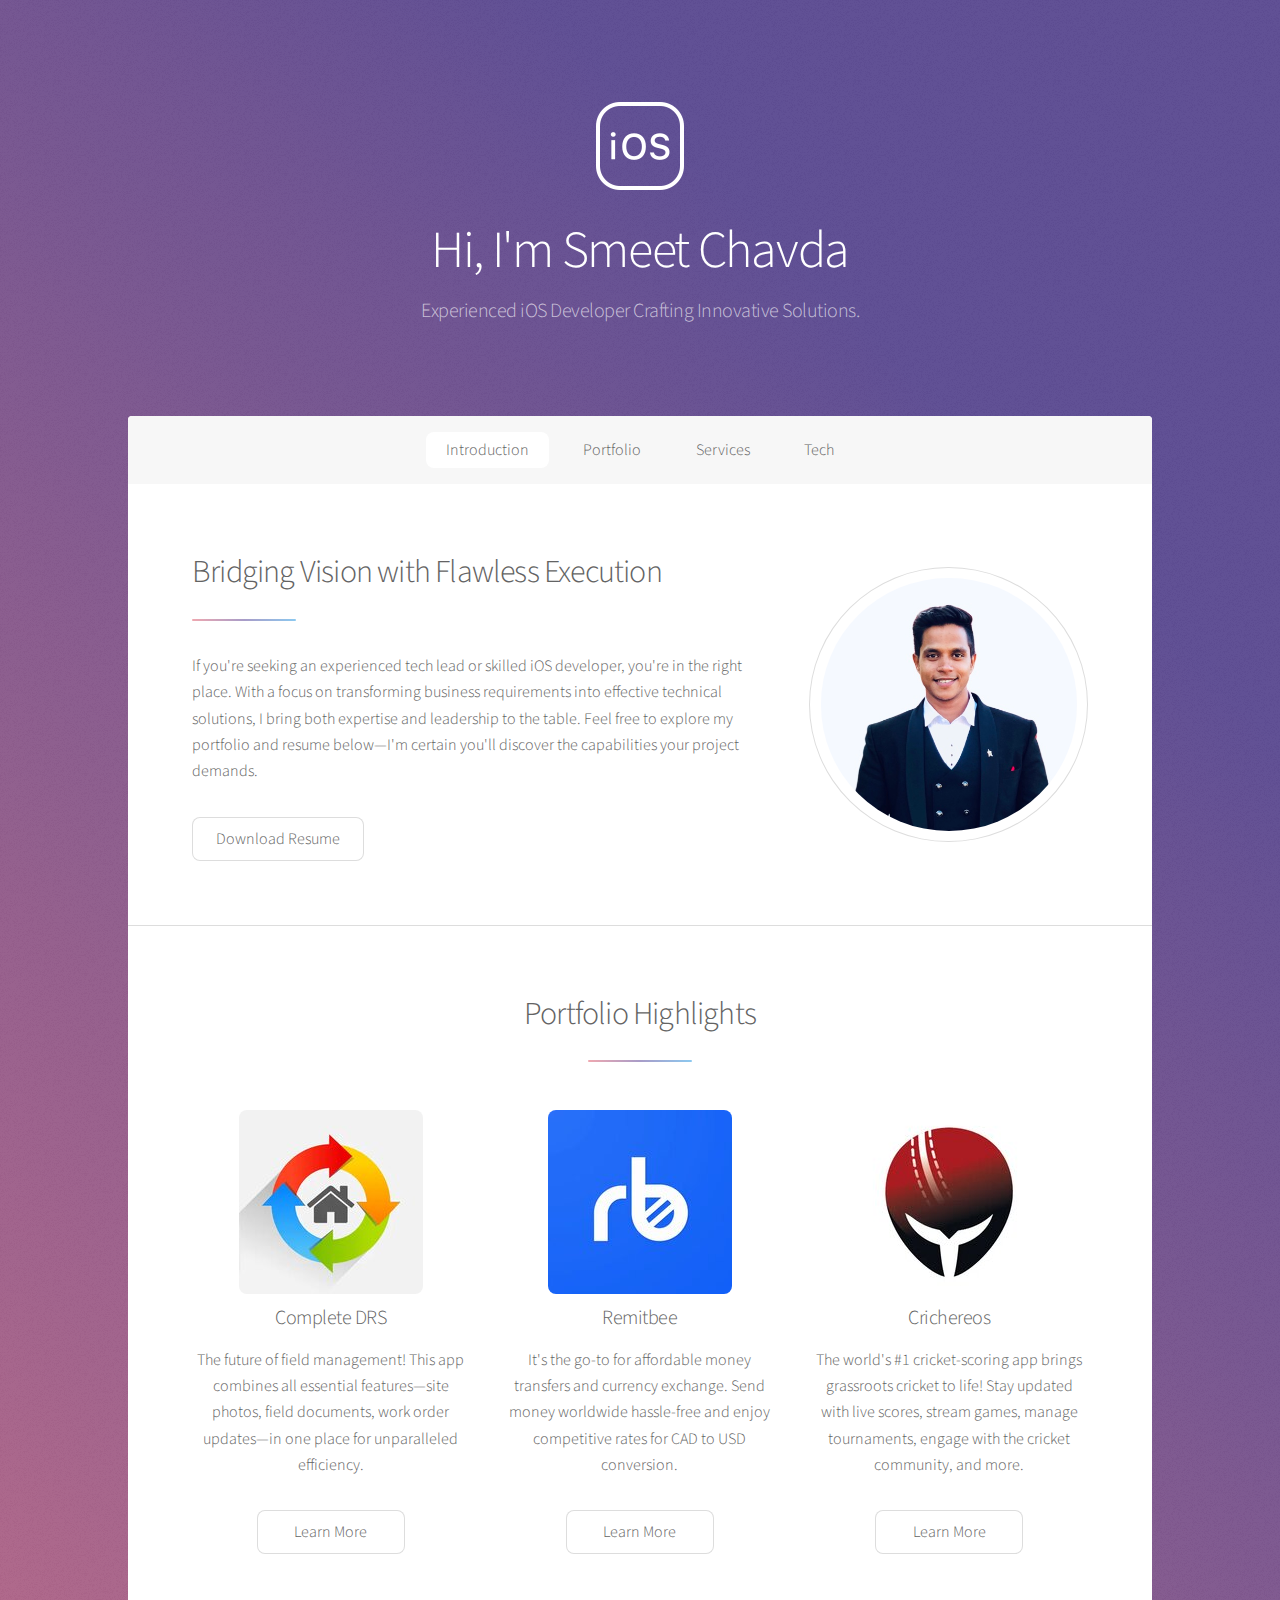
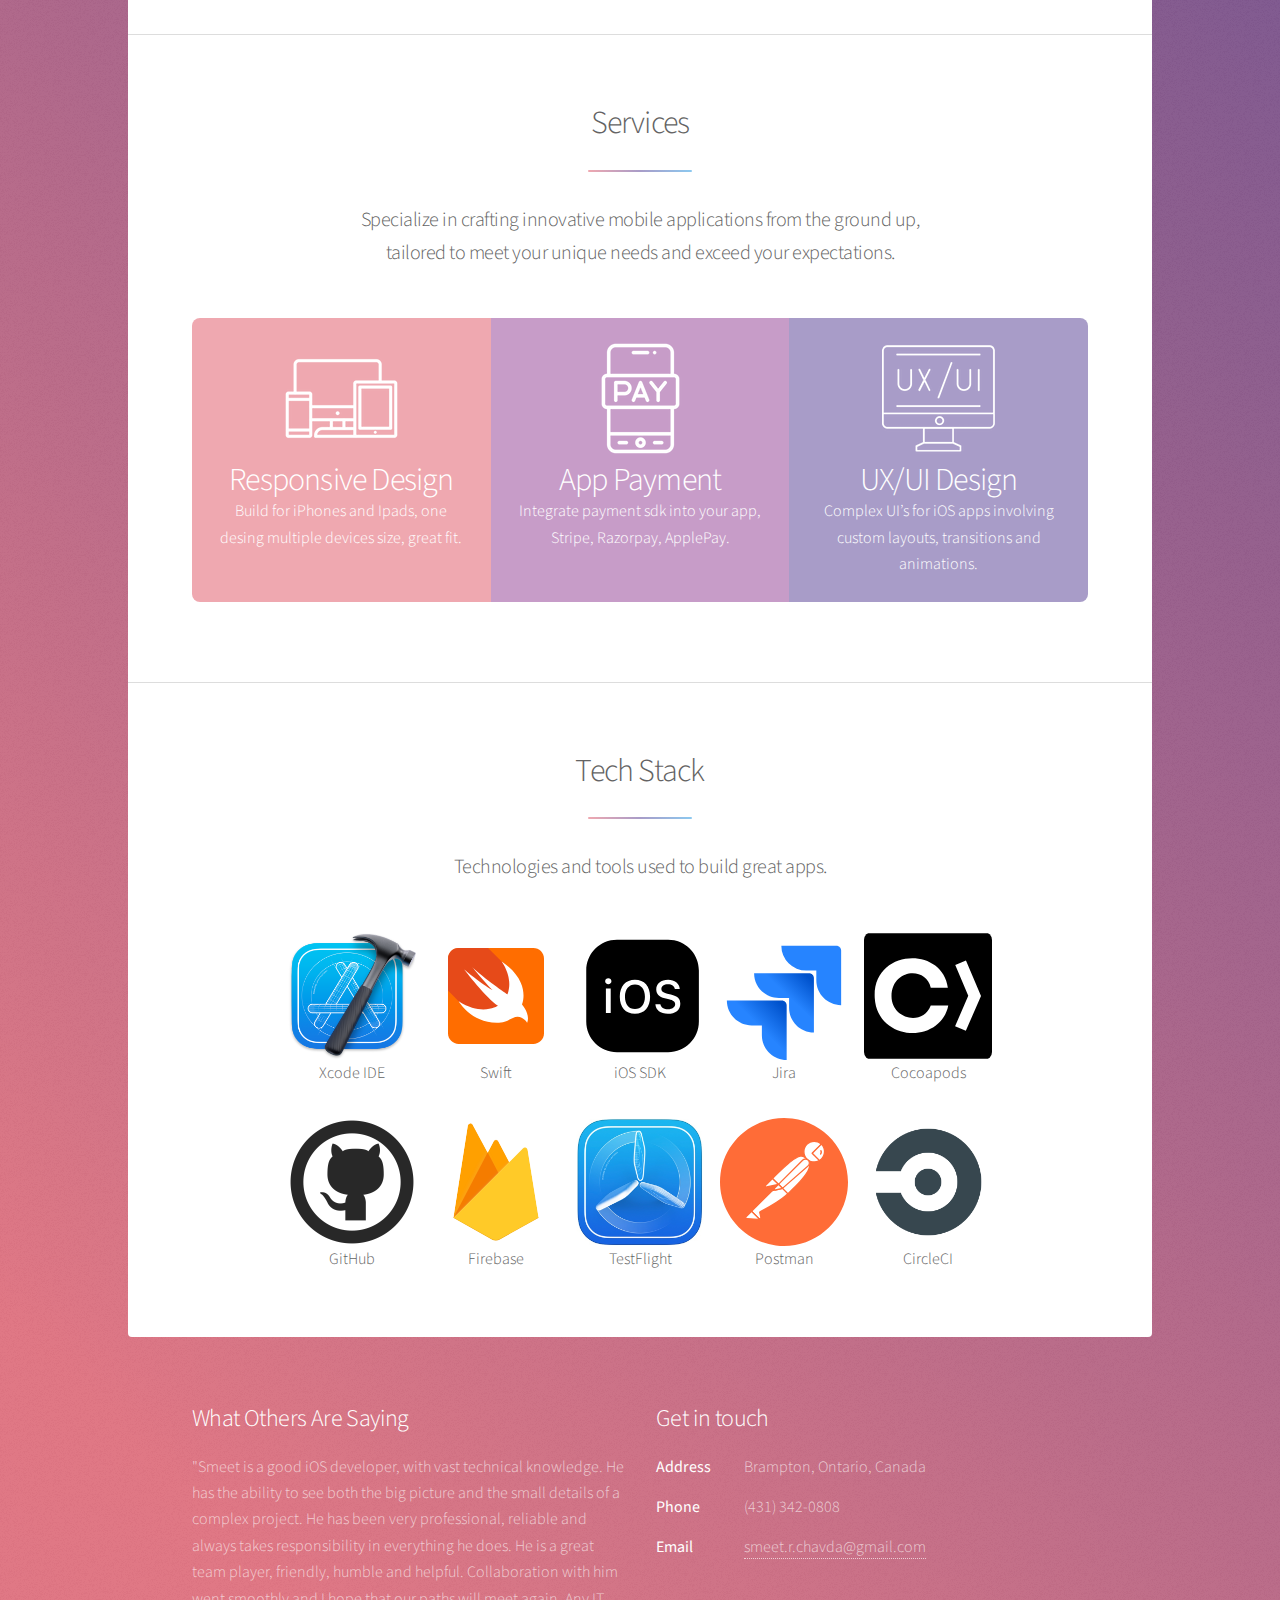
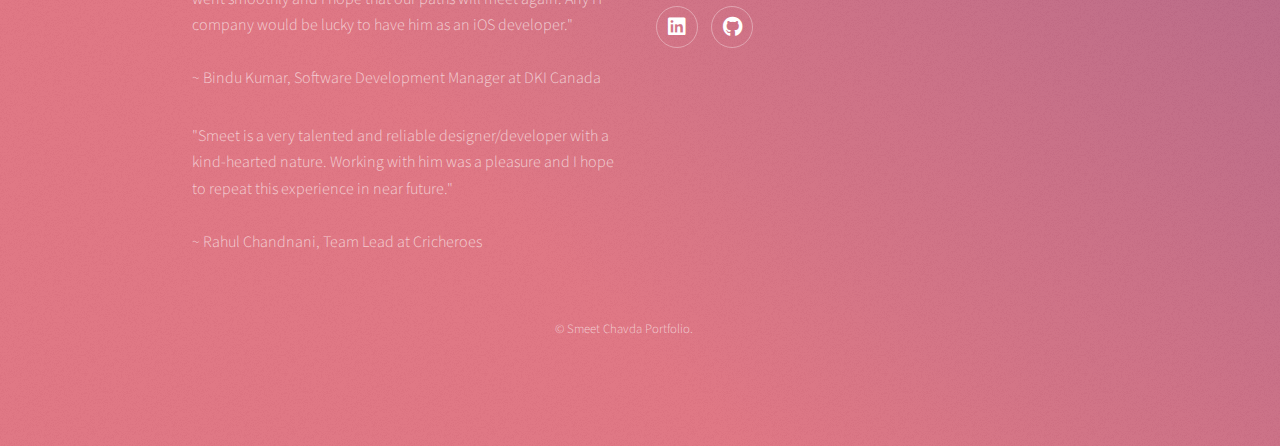
==== commit 6c57dd51: "mailto related changes for index.html" ====
--- a/index.html
+++ b/index.html
@@ -176,7 +176,7 @@
 								<dt>Phone</dt>
 								<dd>(431) 342-0808</dd>
 								<dt>Email</dt>
-								<dd><a href="#">smeet.r.chavda@gmail.com</a></dd>
+								<dd><a href="mailto:smeet.r.chavda@gmail.com">smeet.r.chavda@gmail.com</a></dd>
 							</dl>
 							<ul class="icons">
 								<!-- <li><a href="#" class="icon brands fa-twitter alt"><span class="label">Twitter</span></a></li>
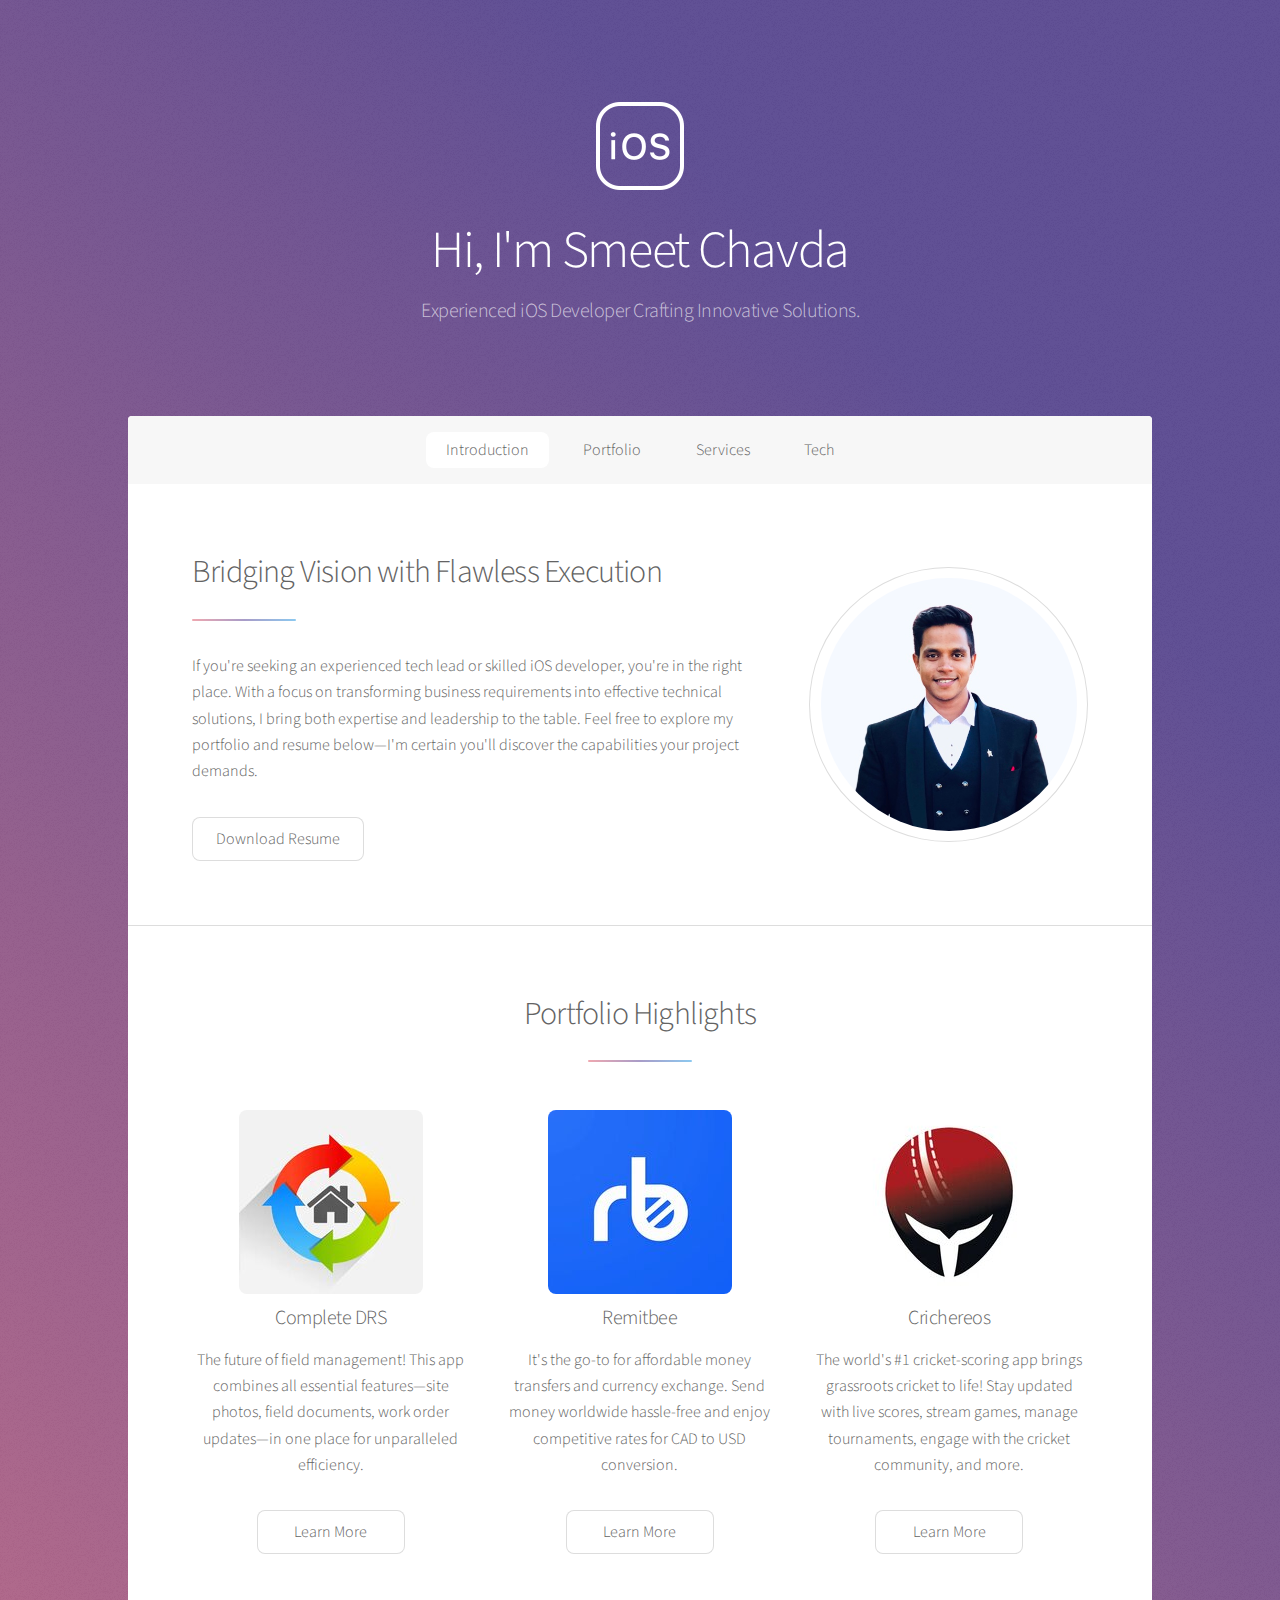
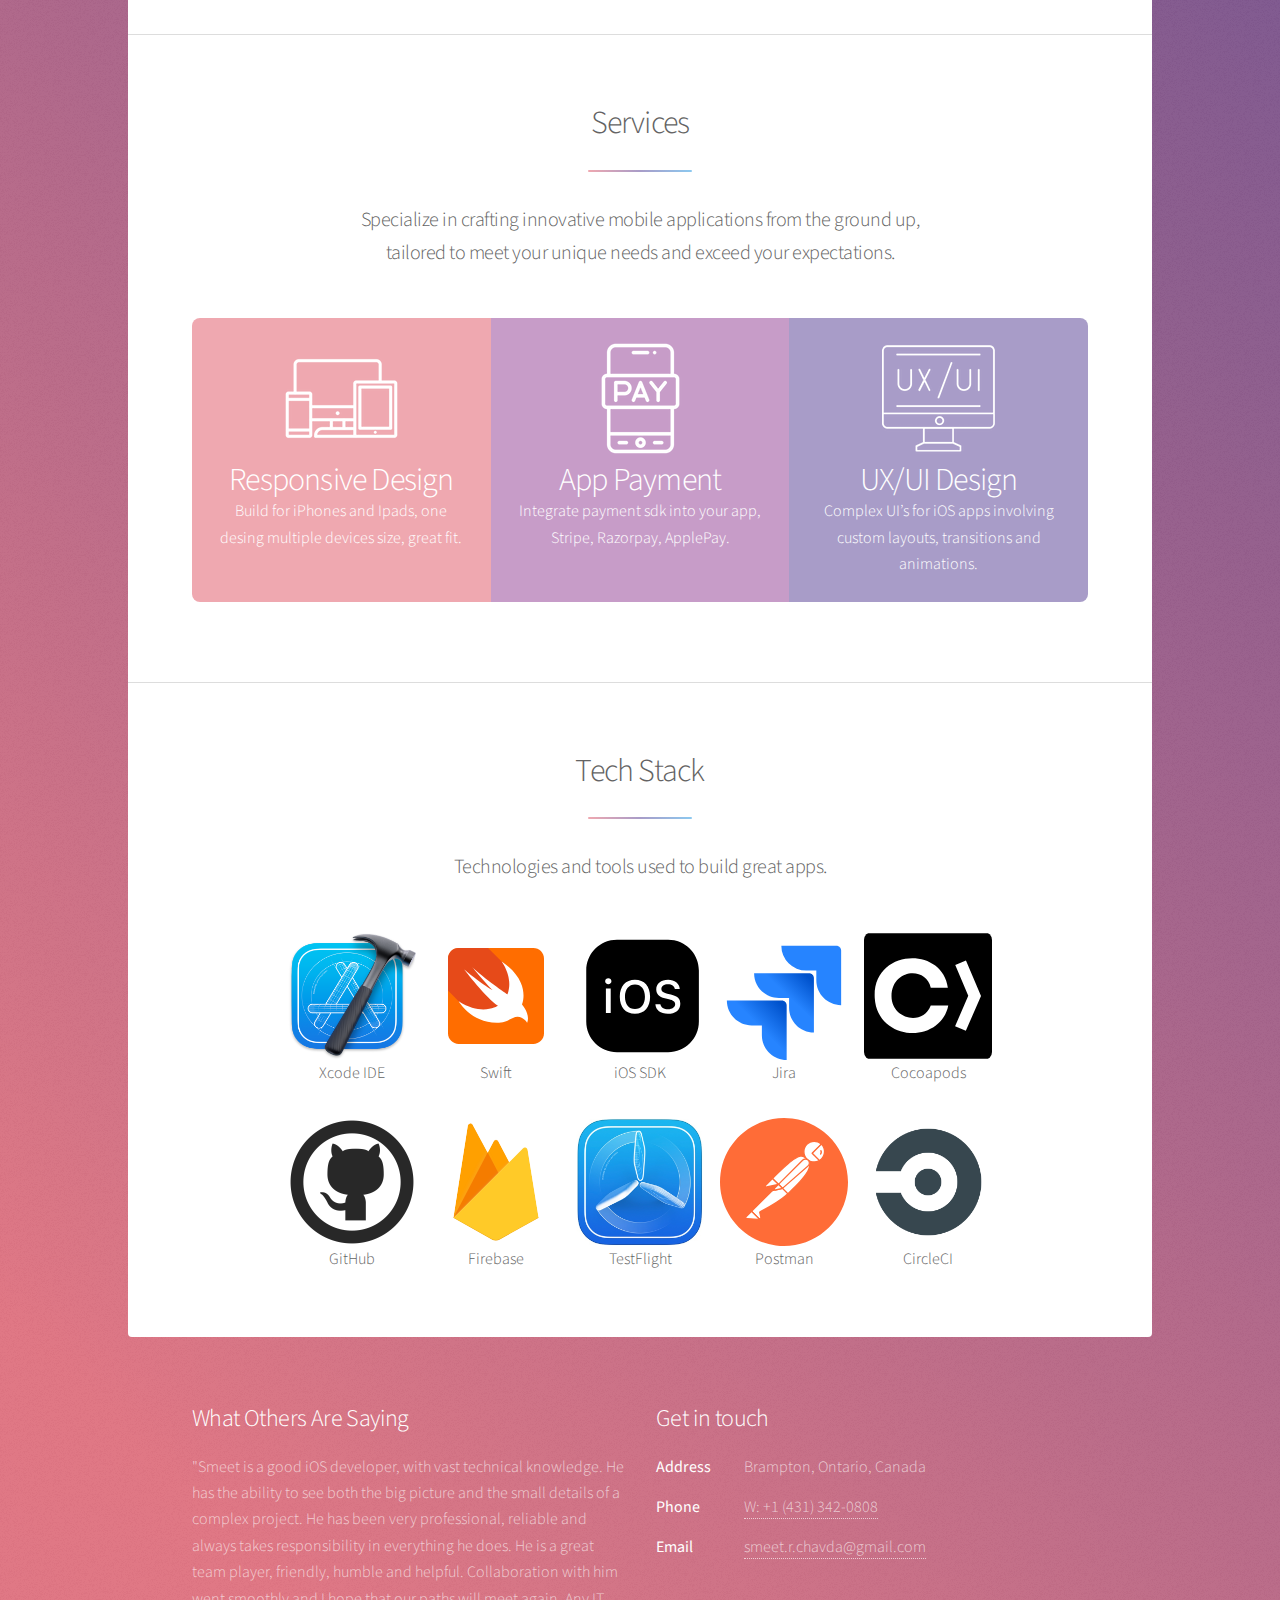
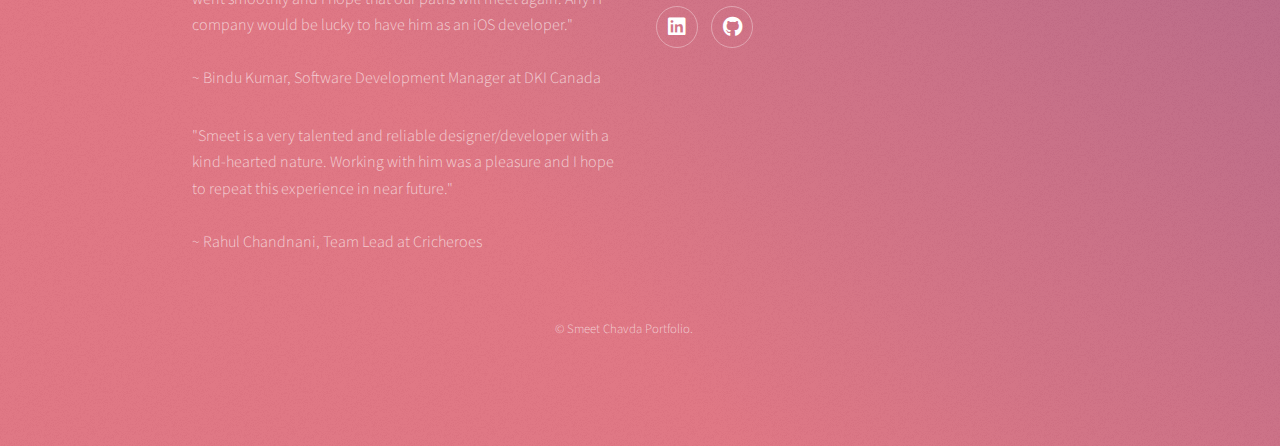
==== commit 390c87af: "Update index.html" ====
--- a/index.html
+++ b/index.html
@@ -60,25 +60,37 @@
 								</header>
 								<ul class="features">
 									<li>
-										<span class="image"><img src="images/complete_drs.jpg" alt="" /></span>
+										<span class="image">
+											<a href="complete_drs.html">
+											<img src="images/complete_drs.jpg" />
+										   </a>
+										</span>
 										<h3>Complete DRS</h3>
 										<p>The future of field management! This app combines all essential features—site photos, 
 											field documents, work order updates—in one place for unparalleled efficiency.</p>
-										<a href="generic.html" class="button">Learn More</a>
+										<a href="complete_drs.html" class="button">Learn More</a>
 									</li>
 									<li>
-										<span class="image"><img src="images/remitbee.jpg" alt="" /></span>
+										<span class="image">
+											<a href="remitbee.html">
+											<img src="images/remitbee.jpg" />
+										   </a>
+										</span>
 										<h3>Remitbee</h3>
 										<p>It's the go-to for affordable money transfers and currency exchange. 
 											Send money worldwide hassle-free and enjoy competitive rates for CAD to USD conversion.</p>
-										<a href="generic.html" class="button">Learn More</a>
+										<a href="remitbee.html" class="button">Learn More</a>
 									</li>
 									<li>
-										<span class="image"><img src="images/cricheroes.jpg" alt="" /></span>
+										<span class="image">
+											<a href="cricheroes.html">
+											<img src="images/cricheroes.jpg" />
+										   </a>
+										</span>
 										<h3>Crichereos</h3>
 										<p>The world's #1 cricket-scoring app brings grassroots cricket to life! 
 											Stay updated with live scores, stream games, manage tournaments, engage with the cricket community, and more.</p>
-										<a href="generic.html" class="button">Learn More</a>
+										<a href="cricheroes.html" class="button">Learn More</a>
 									</li>
 								</ul>
 								<!-- <footer class="major">
@@ -174,7 +186,7 @@
 								<dt>Address</dt>
 								<dd>Brampton, Ontario, Canada</dd>
 								<dt>Phone</dt>
-								<dd>(431) 342-0808</dd>
+								<dd><a href="tel:431-342-0808" target="_top">W: +1 (431) 342-0808</a></dd>
 								<dt>Email</dt>
 								<dd><a href="mailto:smeet.r.chavda@gmail.com">smeet.r.chavda@gmail.com</a></dd>
 							</dl>
--- a/assets/css/main.css
+++ b/assets/css/main.css
@@ -37,6 +37,17 @@
 	list-style: none;
 }
 
+div.scroll-container {
+	background-color: #333;
+	overflow: auto;
+	white-space: nowrap;
+	padding: 10px;
+  }
+  
+  div.scroll-container img {
+	padding: 10px;
+  }
+  
 blockquote, q {
 	quotes: none;
 }
@@ -99,7 +110,7 @@
 	}
 
 	body {
-		background-color: #935d8c;
+		background-color: #ffffff;
 		background-image: url("images/overlay.png"), -moz-linear-gradient(45deg, #e37682 15%, #5f4d93 85%);
 		background-image: url("images/overlay.png"), -webkit-linear-gradient(45deg, #e37682 15%, #5f4d93 85%);
 		background-image: url("images/overlay.png"), -ms-linear-gradient(45deg, #e37682 15%, #5f4d93 85%);
@@ -2167,7 +2178,7 @@
 
 		select option {
 			color: #ffffff;
-			background: #935d8c;
+			background: #ffffff;
 		}
 
 	input[type="checkbox"] + label,
@@ -2185,7 +2196,7 @@
 	input[type="radio"]:checked + label:before {
 		background-color: #ffffff;
 		border-color: #ffffff;
-		color: #935d8c;
+		color: #ffffff;
 	}
 
 	input[type="checkbox"]:focus + label:before,
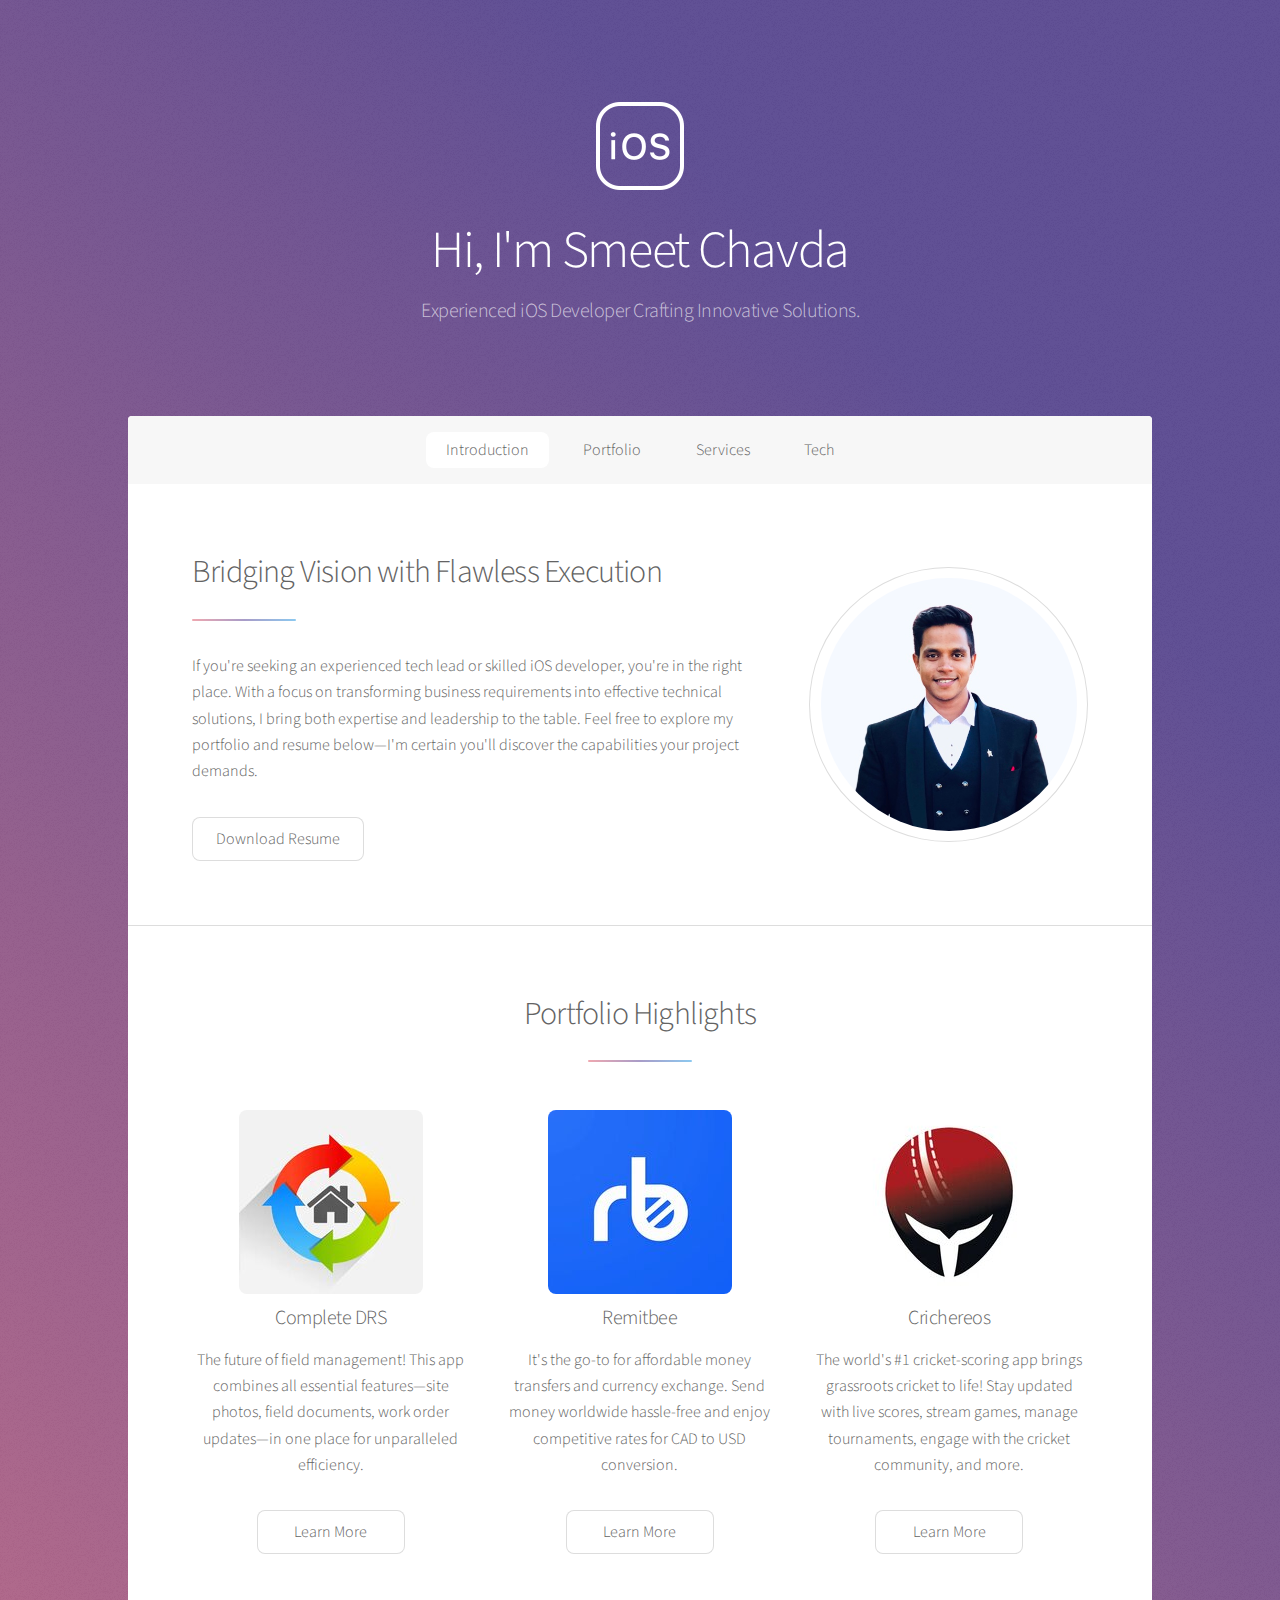
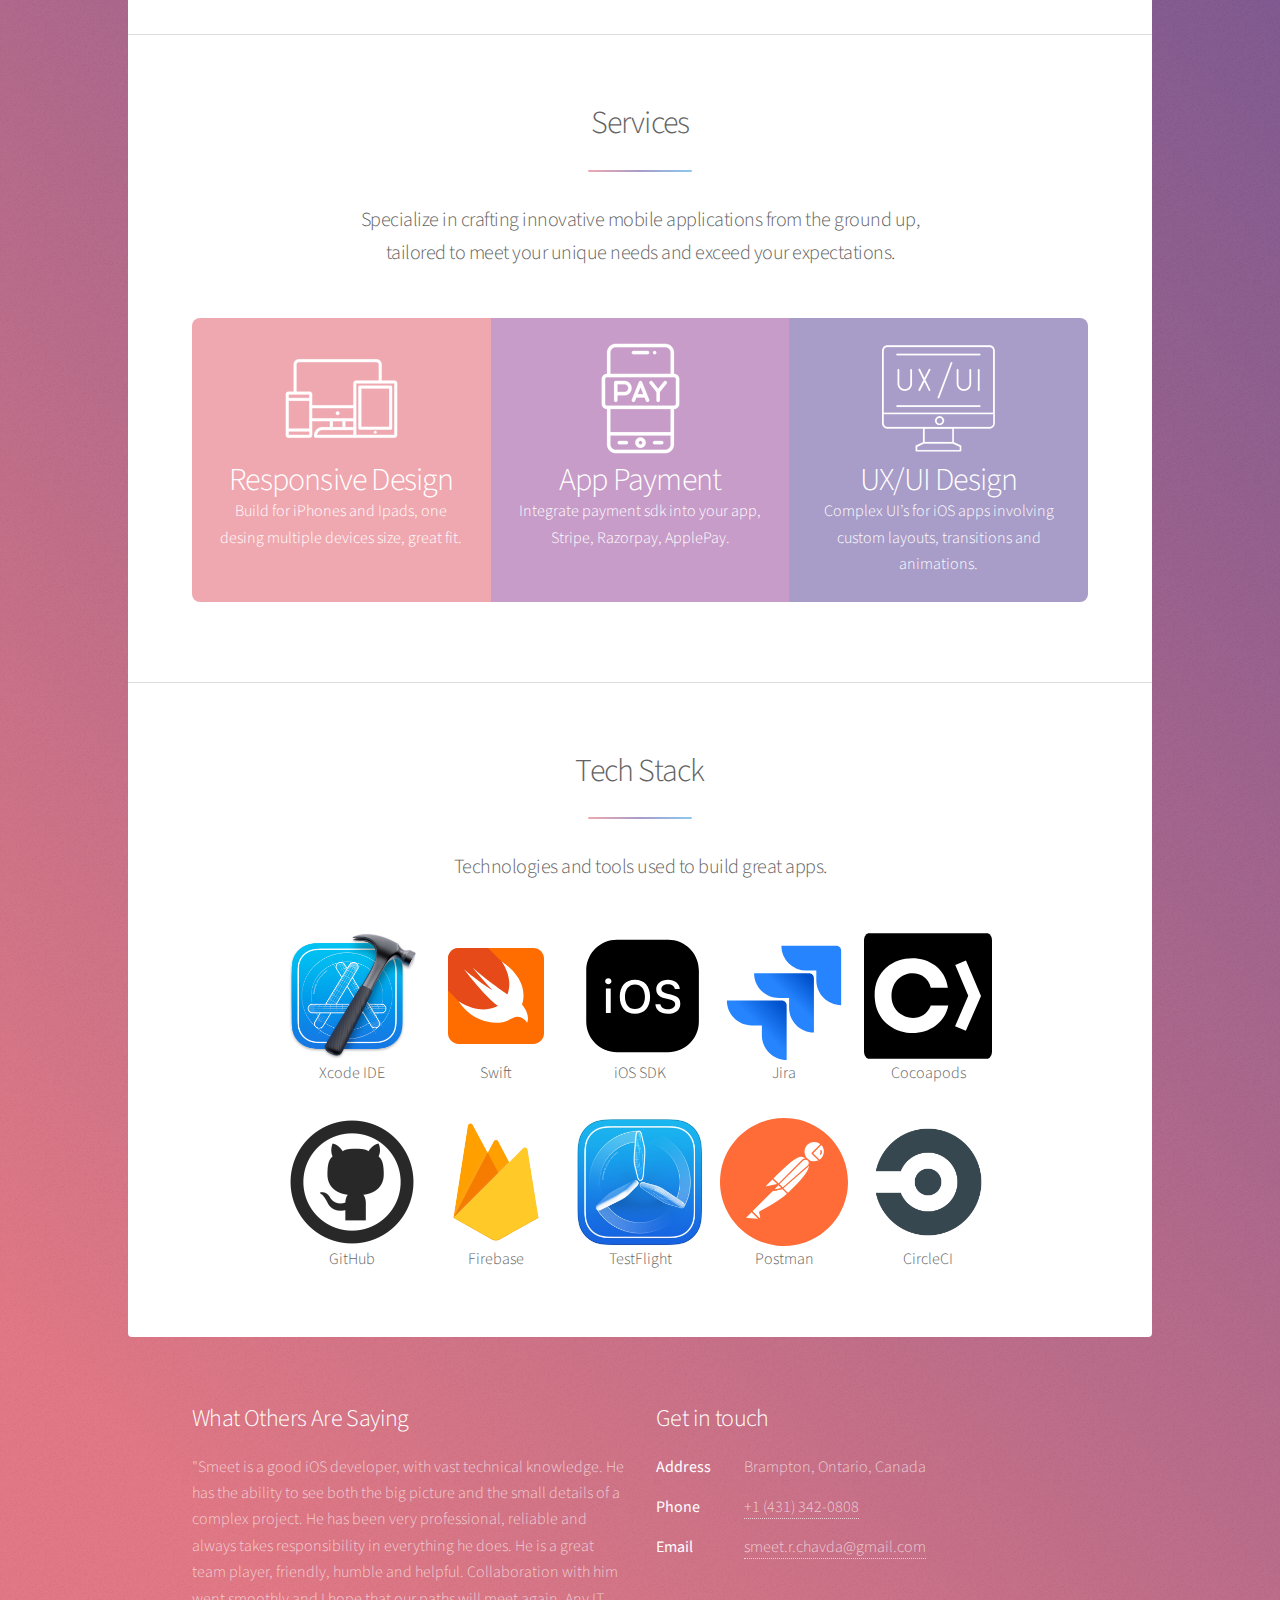
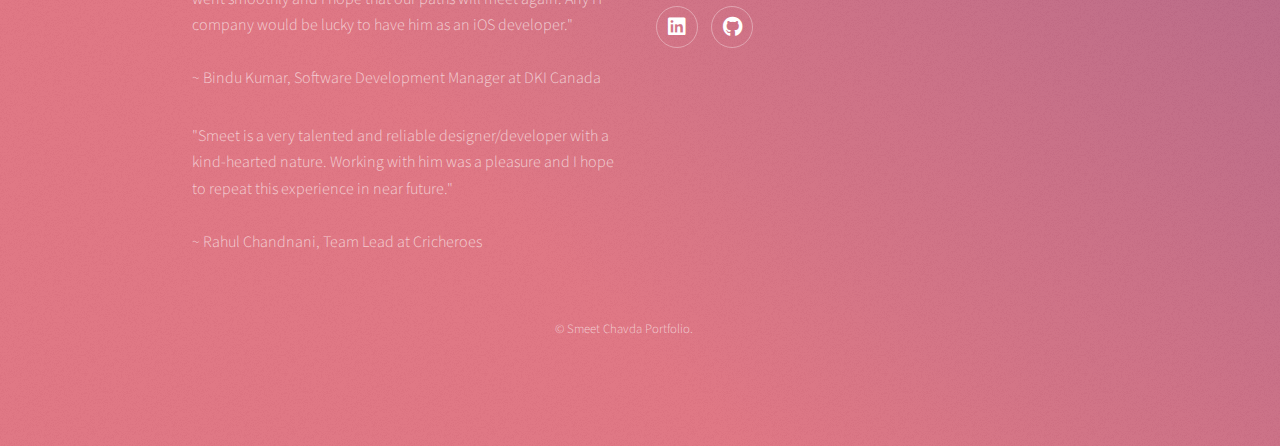
==== commit f8815fca: "Update index.html" ====
--- a/index.html
+++ b/index.html
@@ -186,7 +186,7 @@
 								<dt>Address</dt>
 								<dd>Brampton, Ontario, Canada</dd>
 								<dt>Phone</dt>
-								<dd><a href="tel:431-342-0808" target="_top">W: +1 (431) 342-0808</a></dd>
+								<dd><a href="tel:431-342-0808" target="_top">+1 (431) 342-0808</a></dd>
 								<dt>Email</dt>
 								<dd><a href="mailto:smeet.r.chavda@gmail.com">smeet.r.chavda@gmail.com</a></dd>
 							</dl>
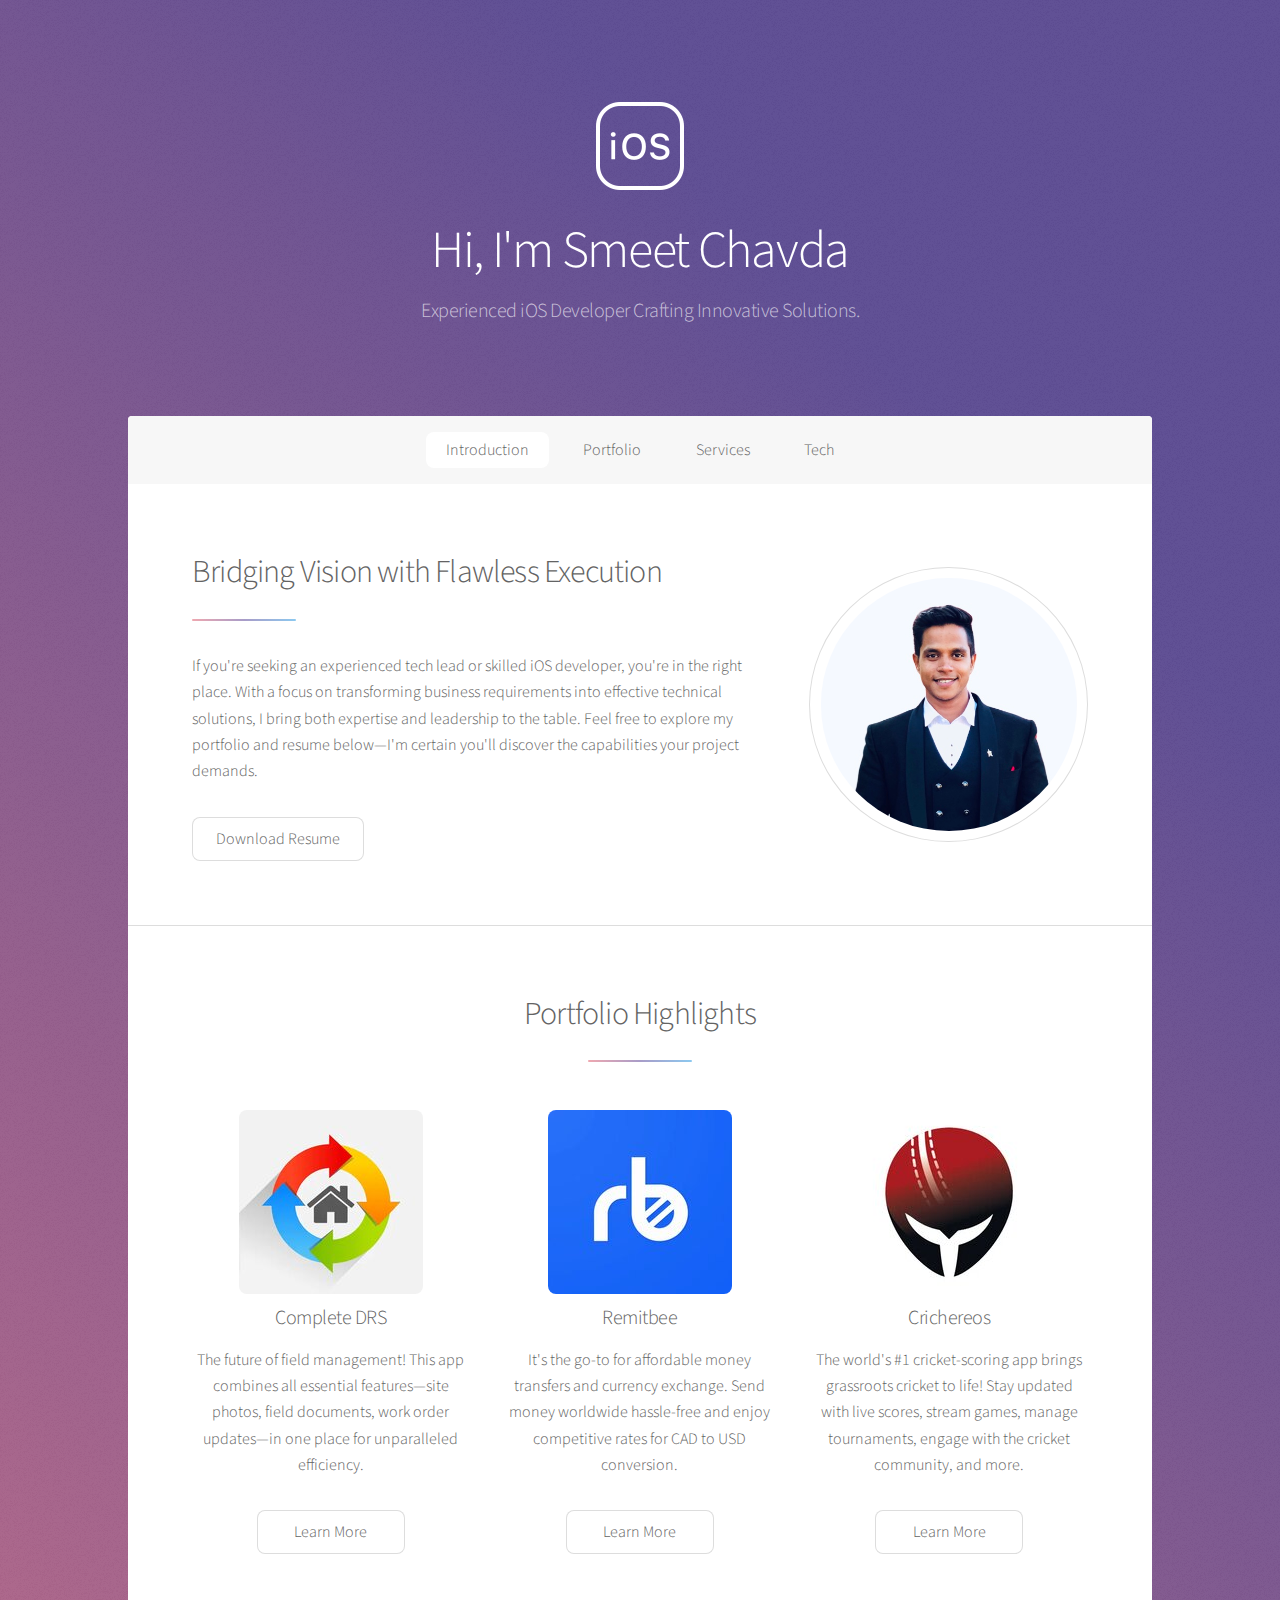
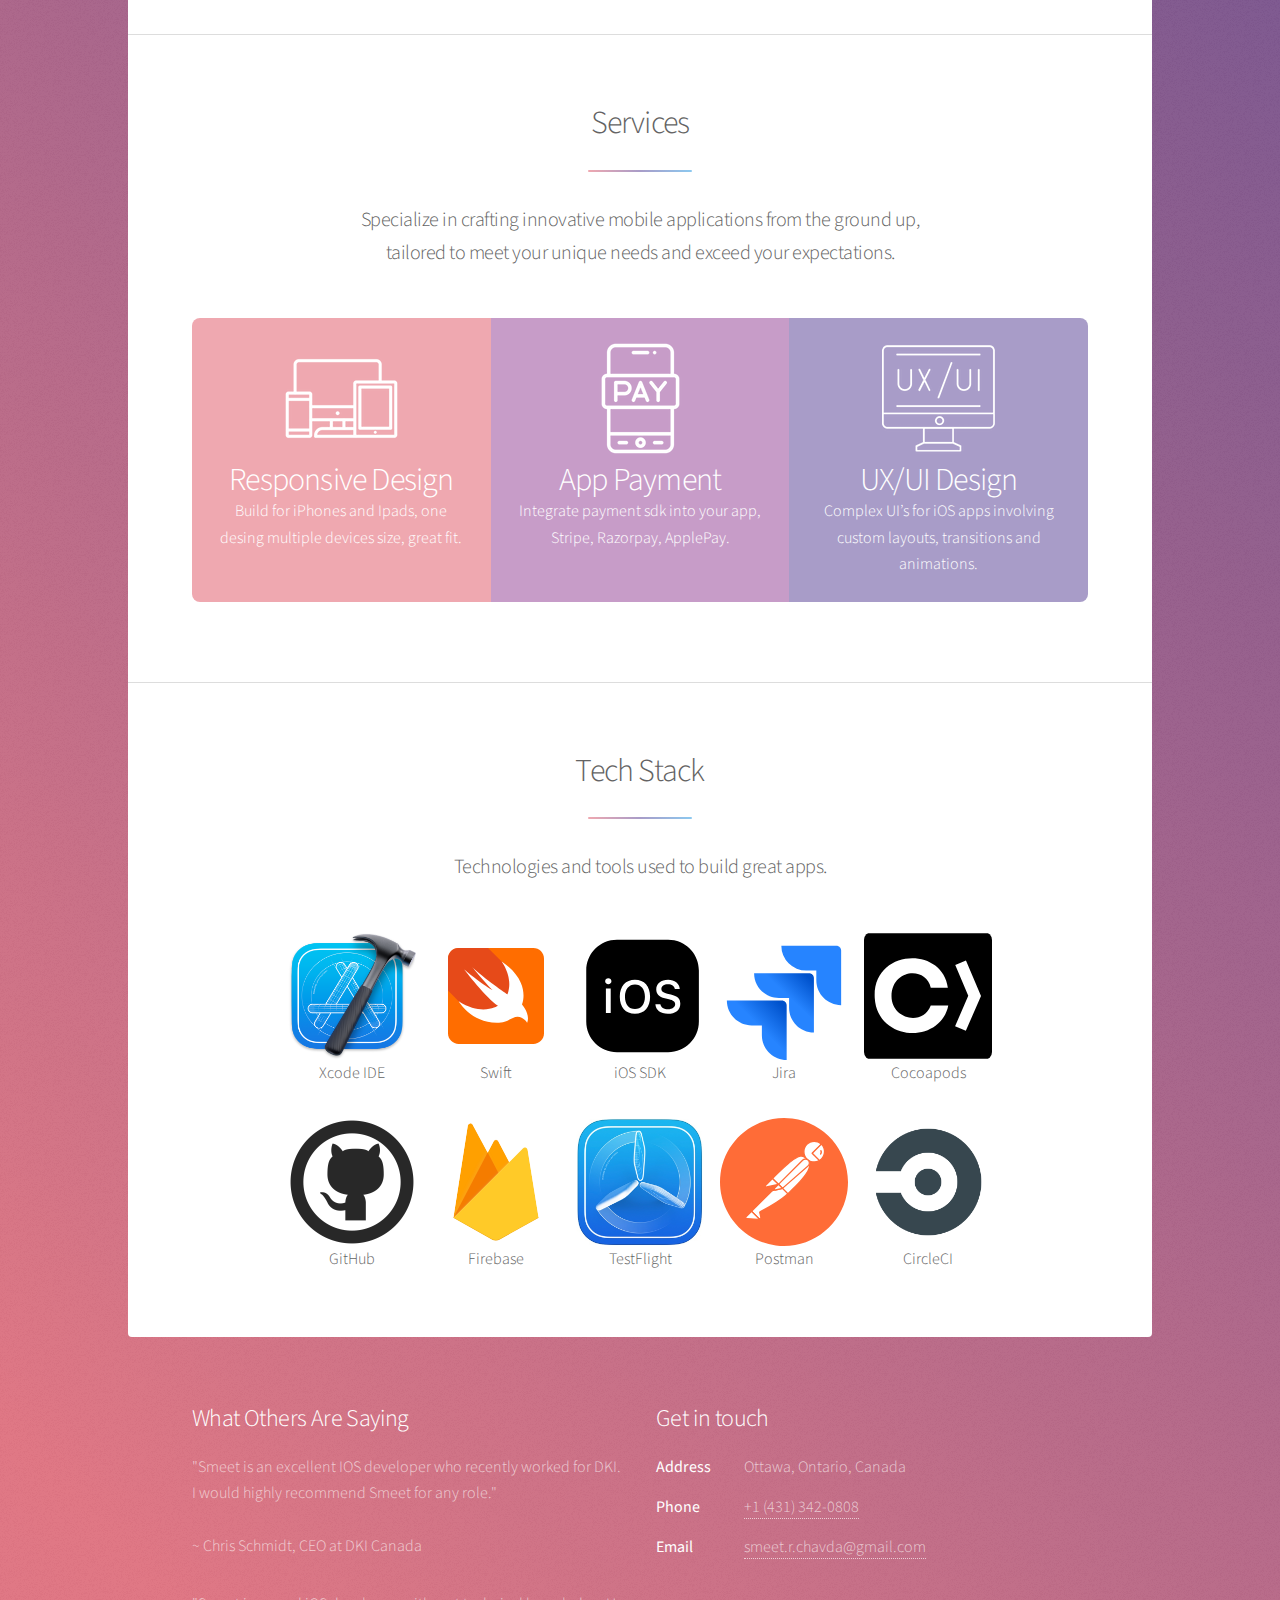
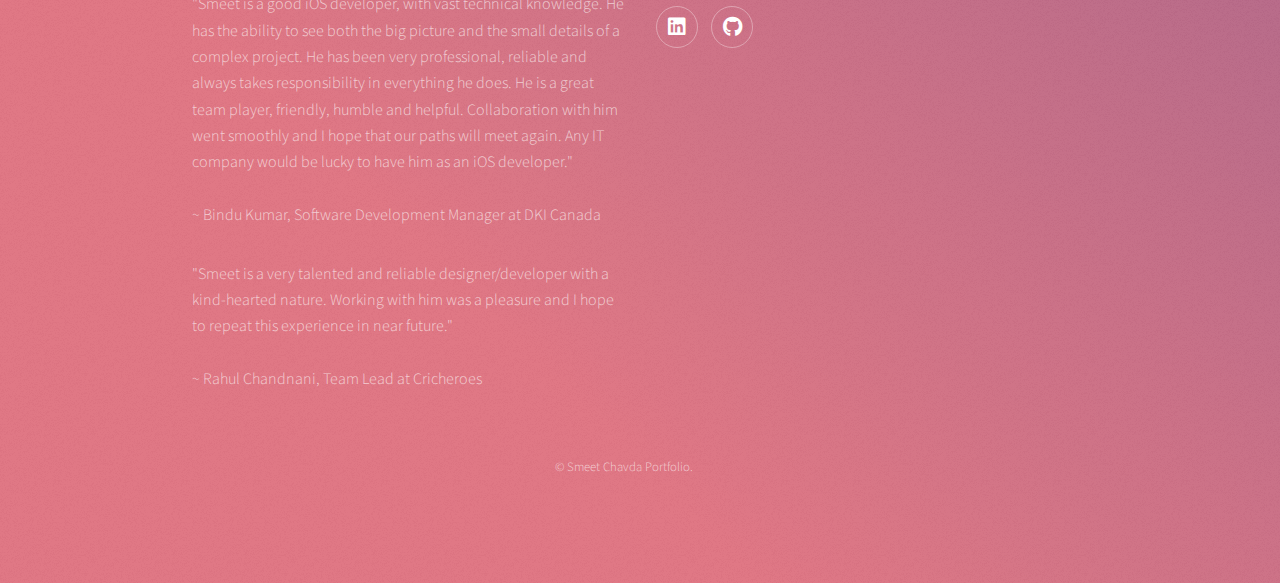
==== commit 03b8c45e: "Update index.html" ====
--- a/index.html
+++ b/index.html
@@ -46,7 +46,7 @@
 											and leadership to the table. Feel free to explore my portfolio and resume 
 											below—I'm certain you'll discover the capabilities your project demands.</p>
 										<ul class="actions">
-											<li><a href="Smeet Chavda iOS Developer.pdf" class="button">Download Resume</a></li>
+											<li><a href="Smeet Chavda Resume.pdf" class="button">Download Resume</a></li>
 										</ul>
 									</div>
 									<span class="image"><img src="images/smeet_headshot.jpg" alt="" /></span>
@@ -167,6 +167,9 @@
 					<footer id="footer">
 						<section>
 							<h2>What Others Are Saying</h2>
+							<p>"Smeet is an excellent IOS developer who recently worked for DKI. 
+								I would highly recommend Smeet for any role."<br />
+								<br />~ Chris Schmidt, CEO at DKI Canada</p>
 							<p>"Smeet is a good iOS developer, with vast technical knowledge. 
 								He has the ability to see both the big picture and the small 
 								details of a complex project. He has been very professional, 
@@ -184,7 +187,7 @@
 							<h2>Get in touch</h2>
 							<dl class="alt">
 								<dt>Address</dt>
-								<dd>Brampton, Ontario, Canada</dd>
+								<dd>Ottawa, Ontario, Canada</dd>
 								<dt>Phone</dt>
 								<dd><a href="tel:431-342-0808" target="_top">+1 (431) 342-0808</a></dd>
 								<dt>Email</dt>
